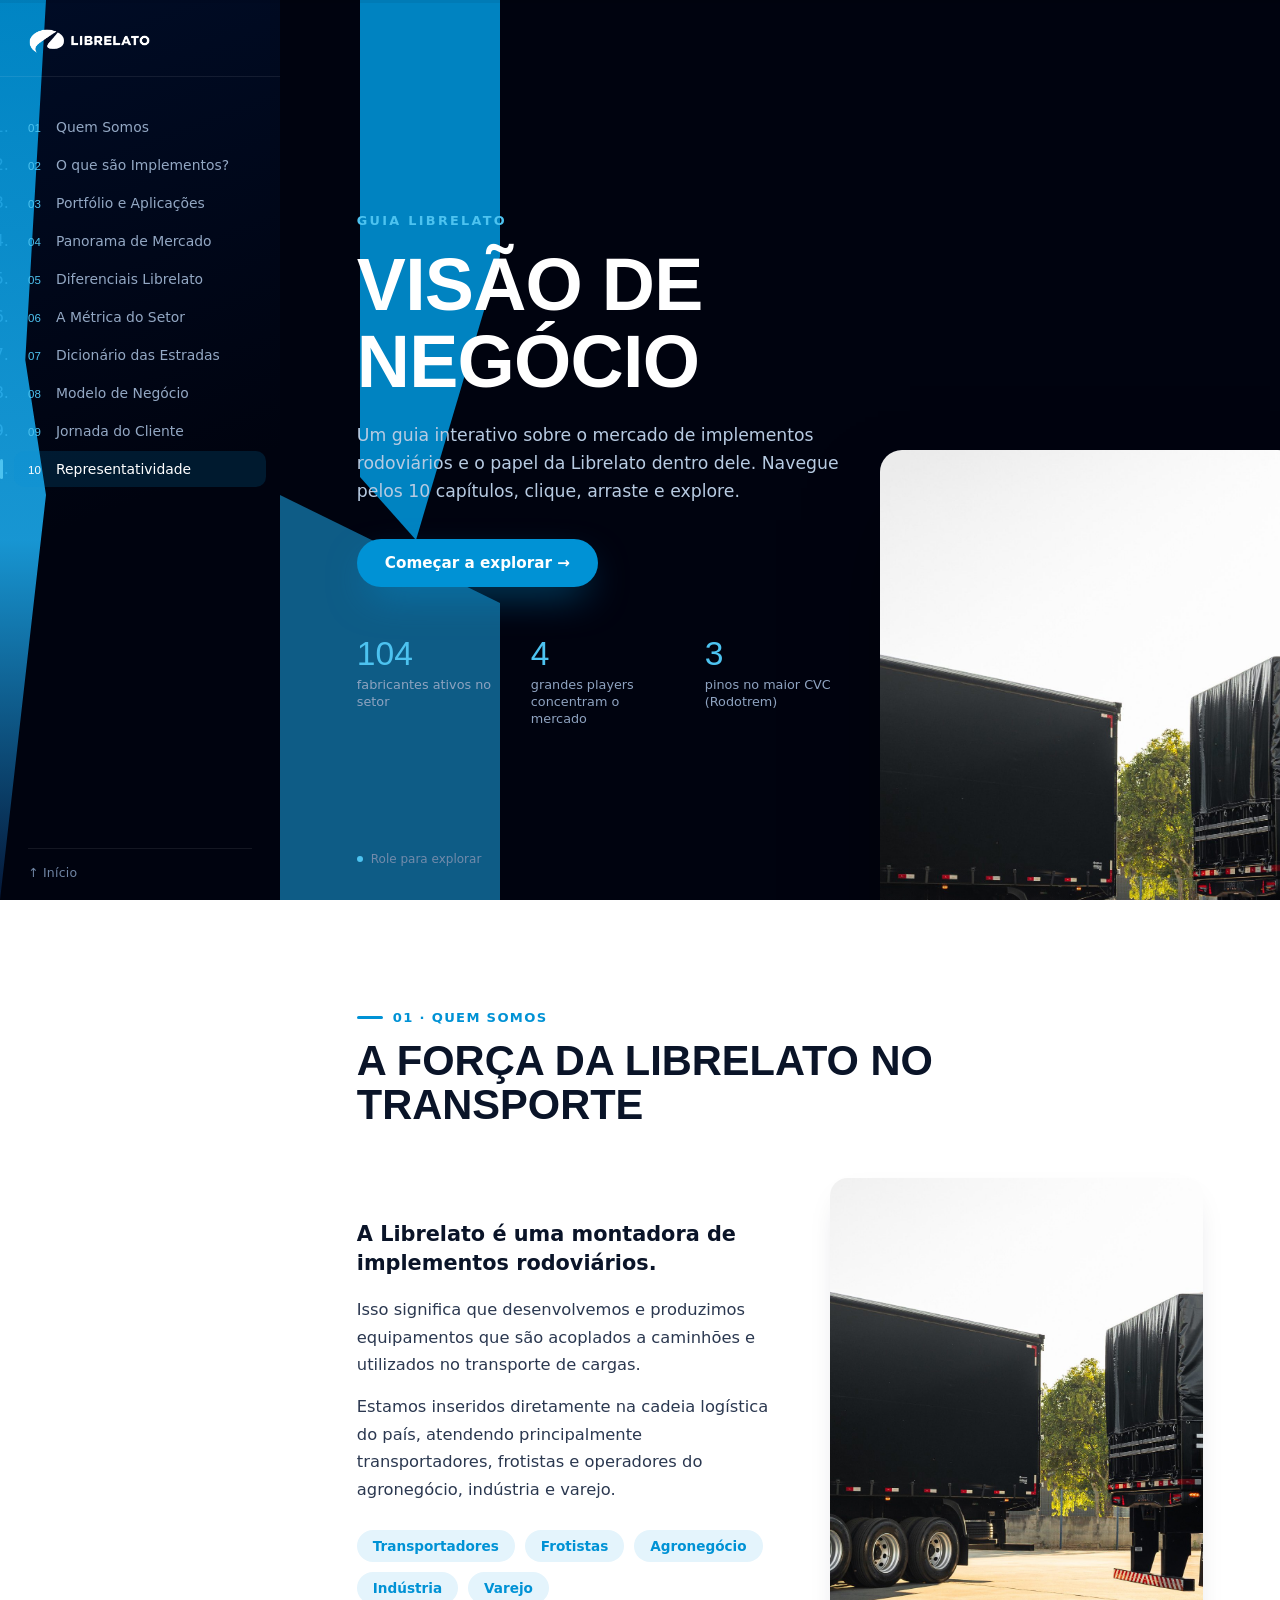
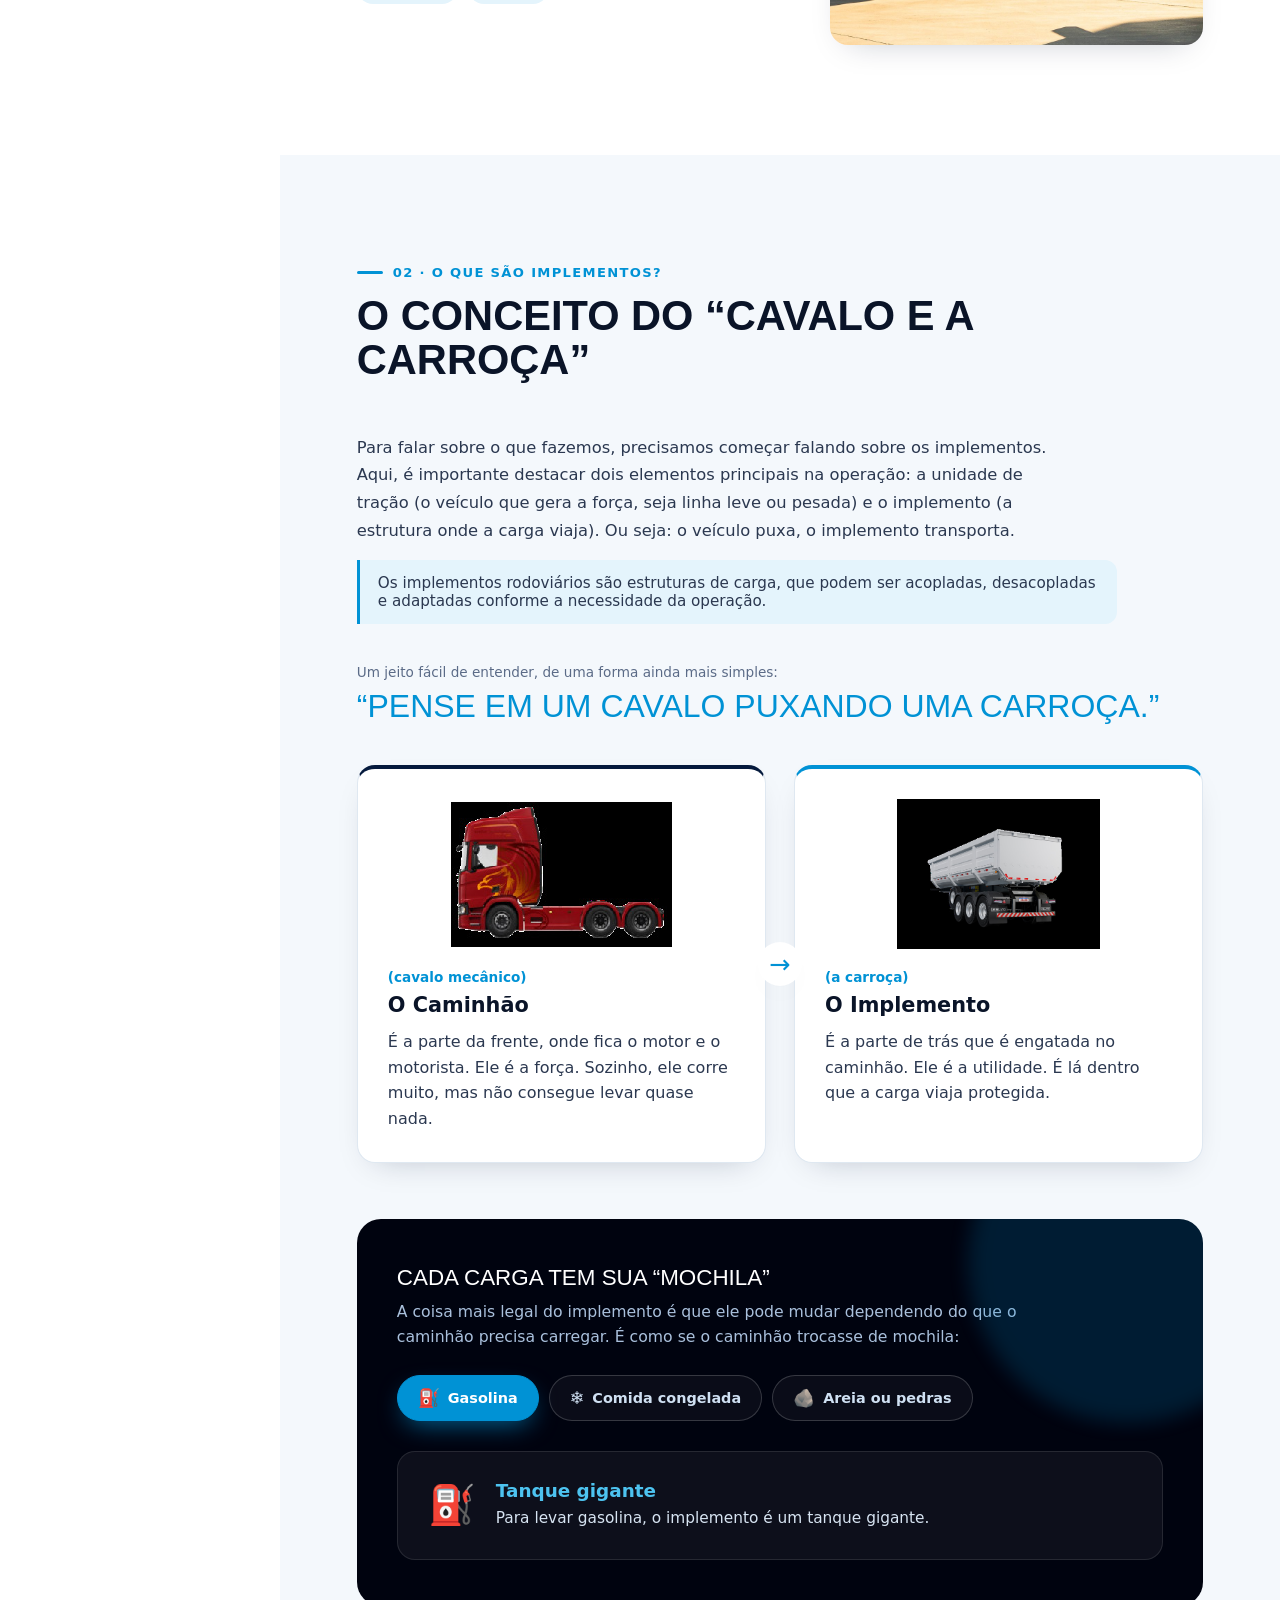
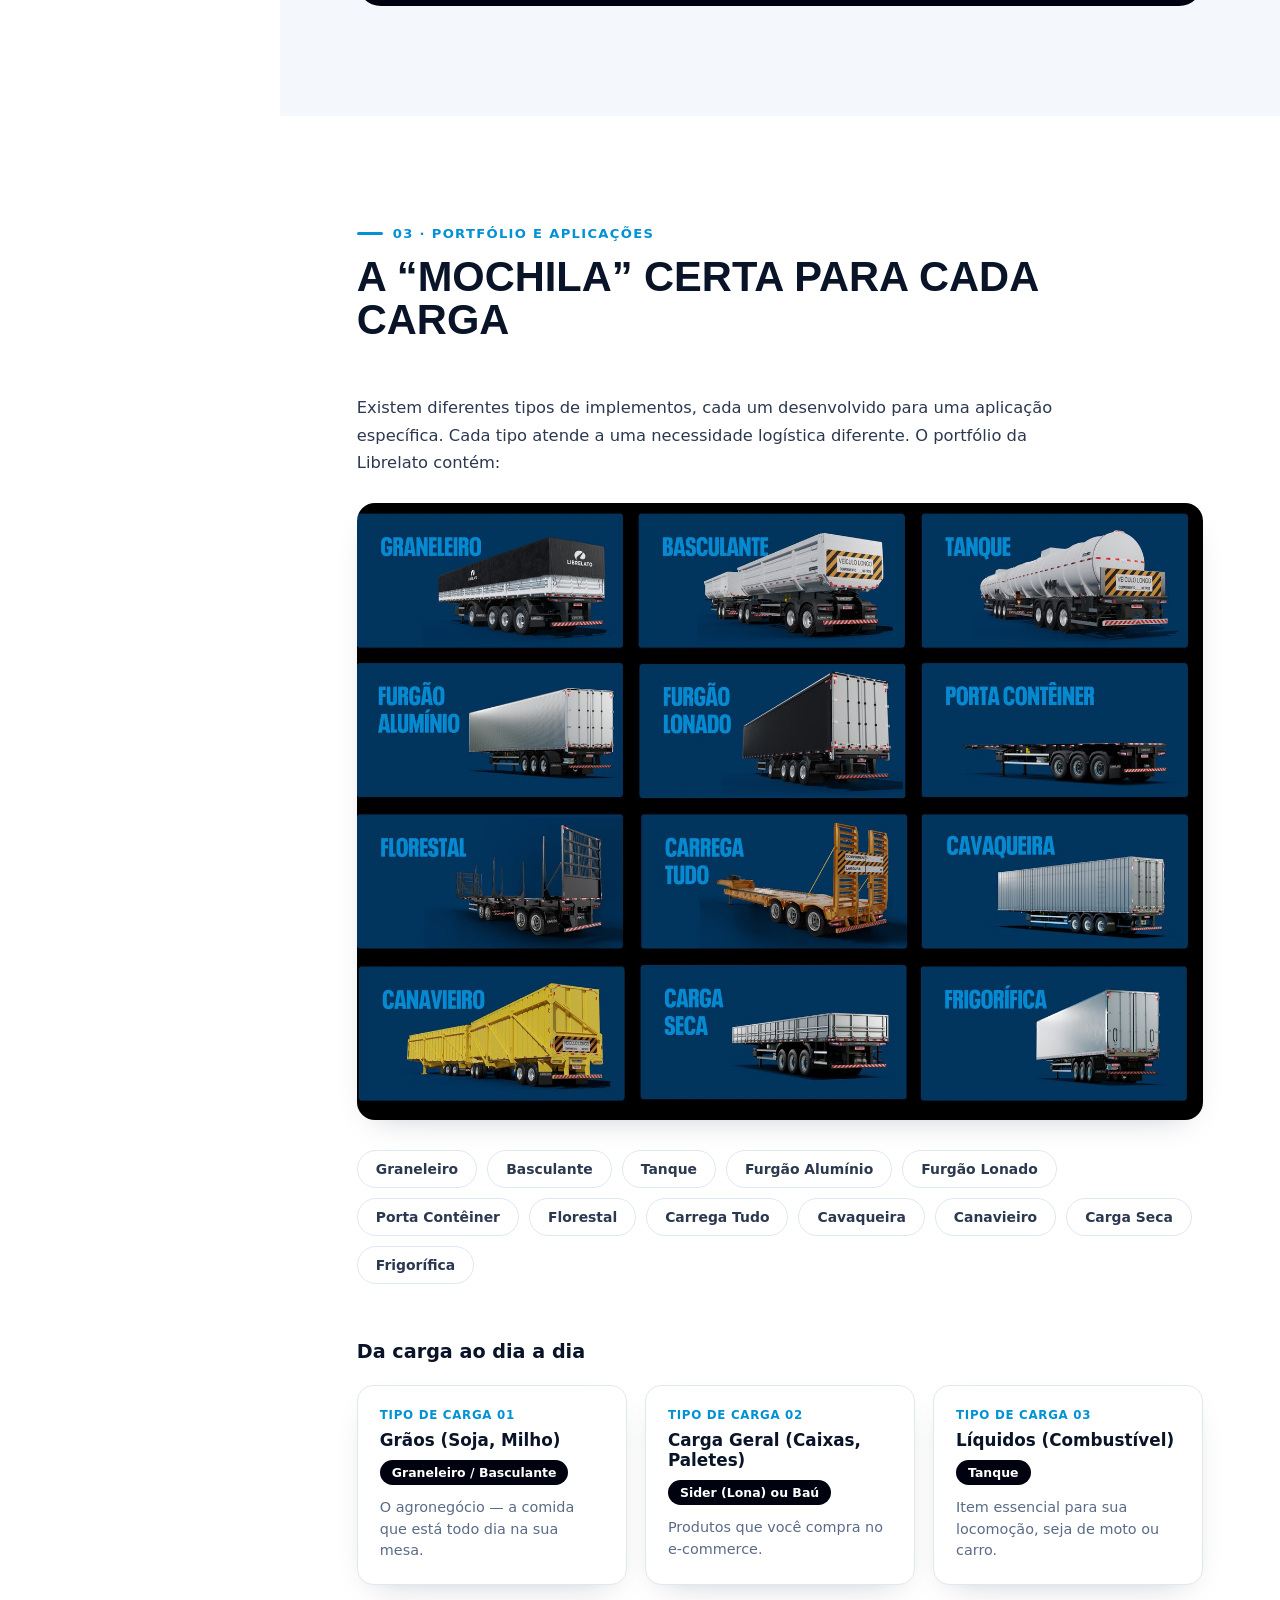
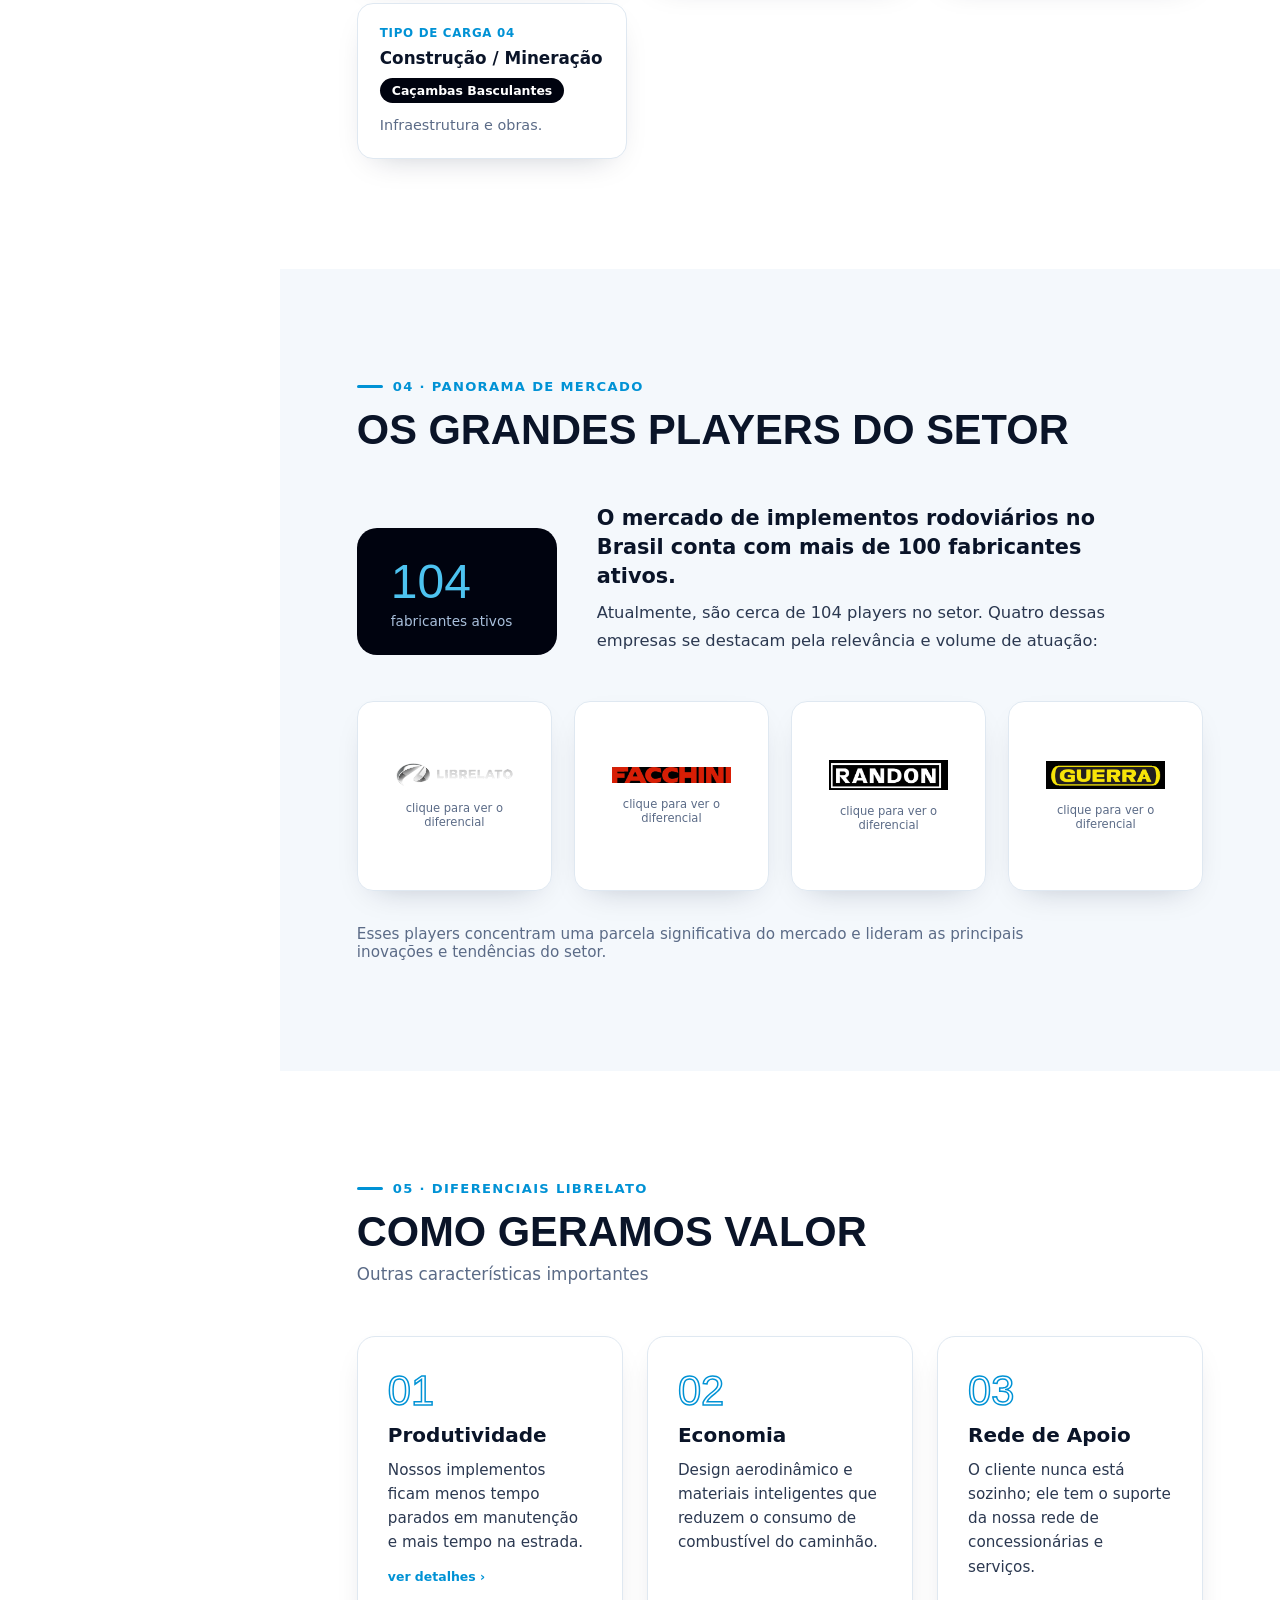
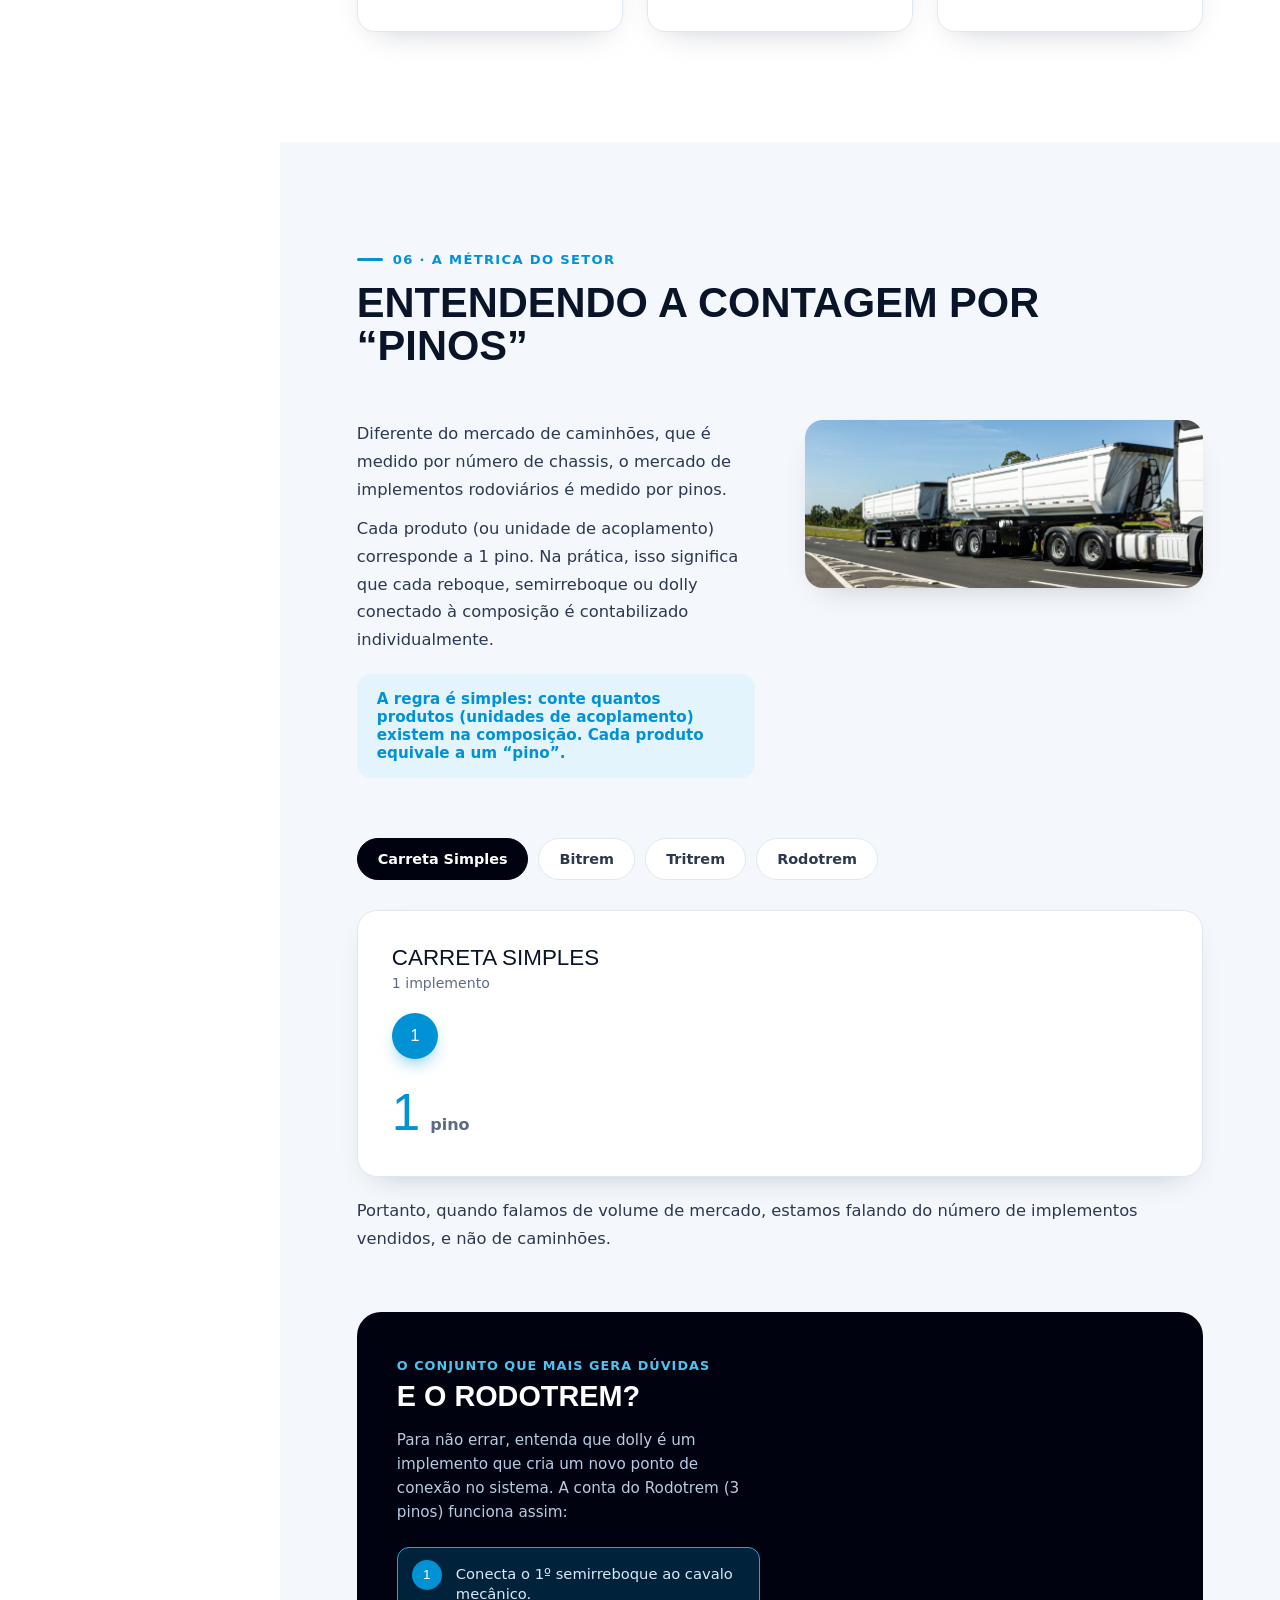
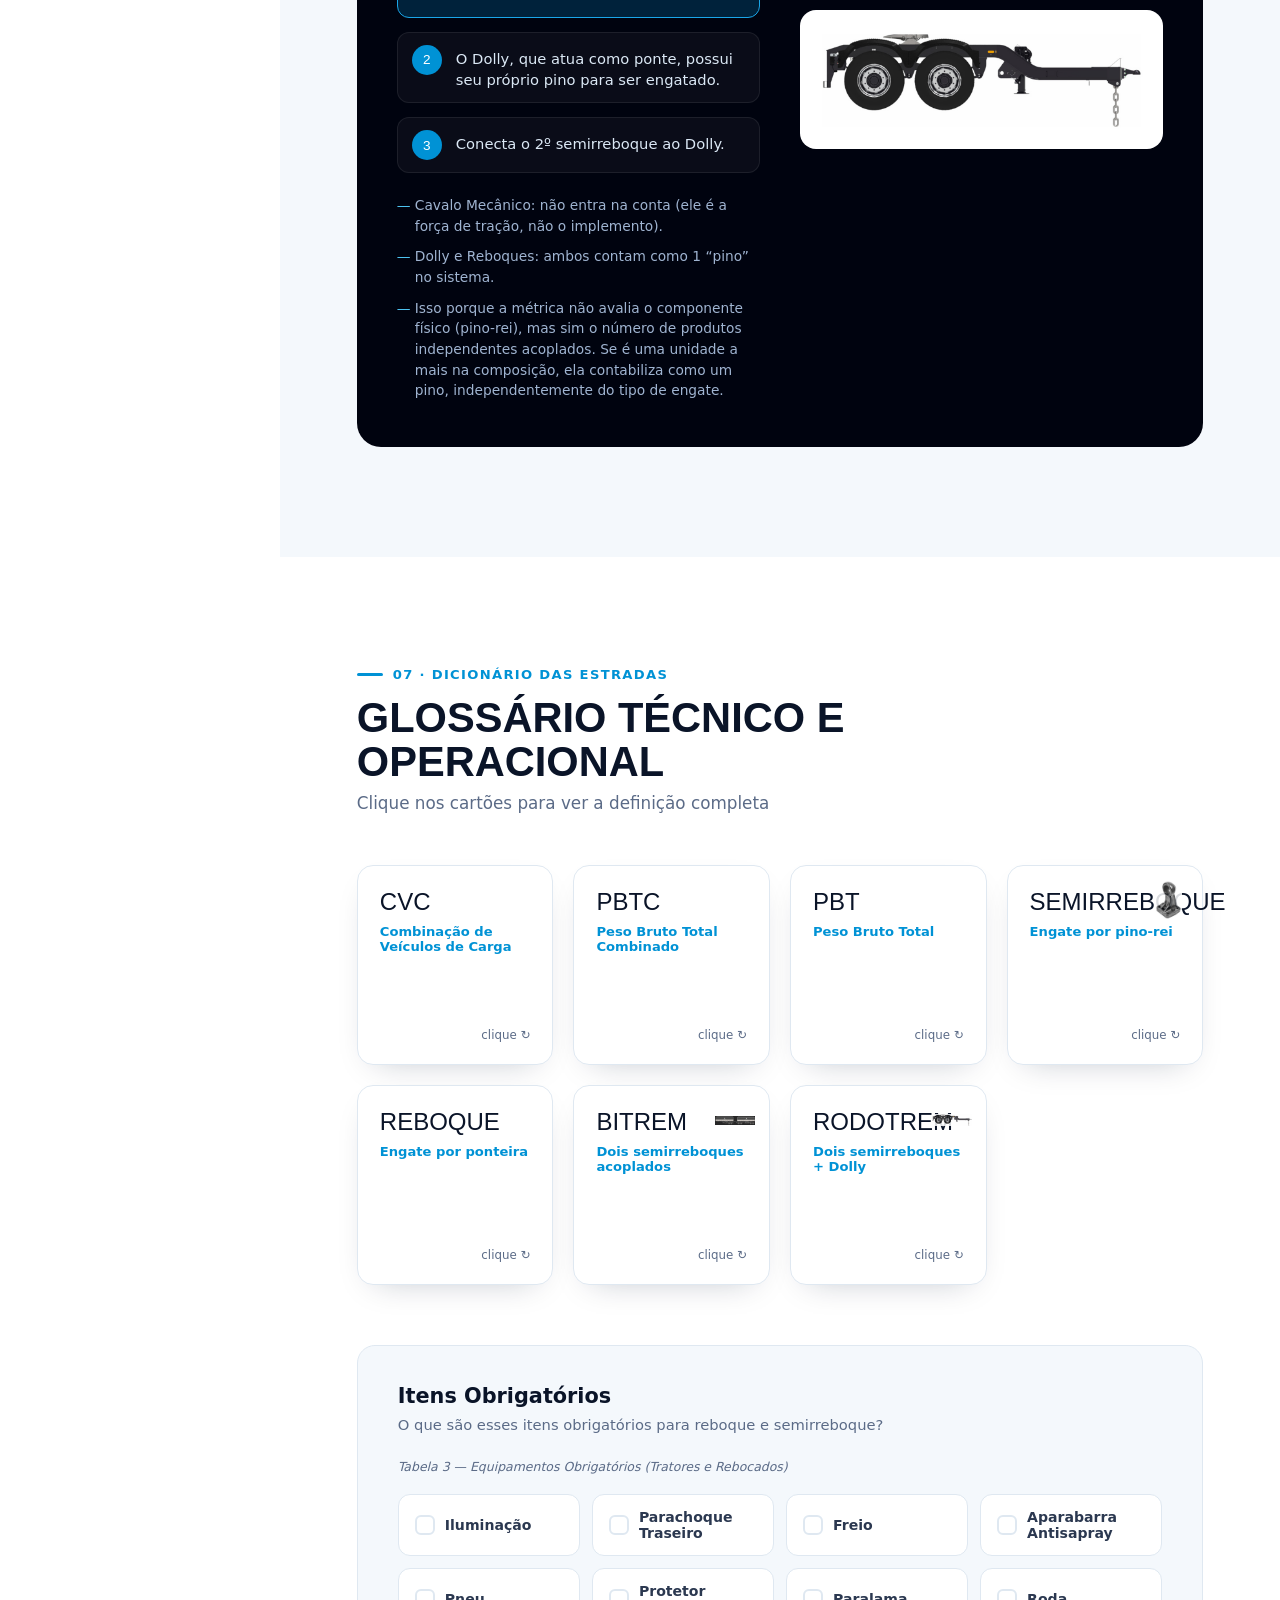
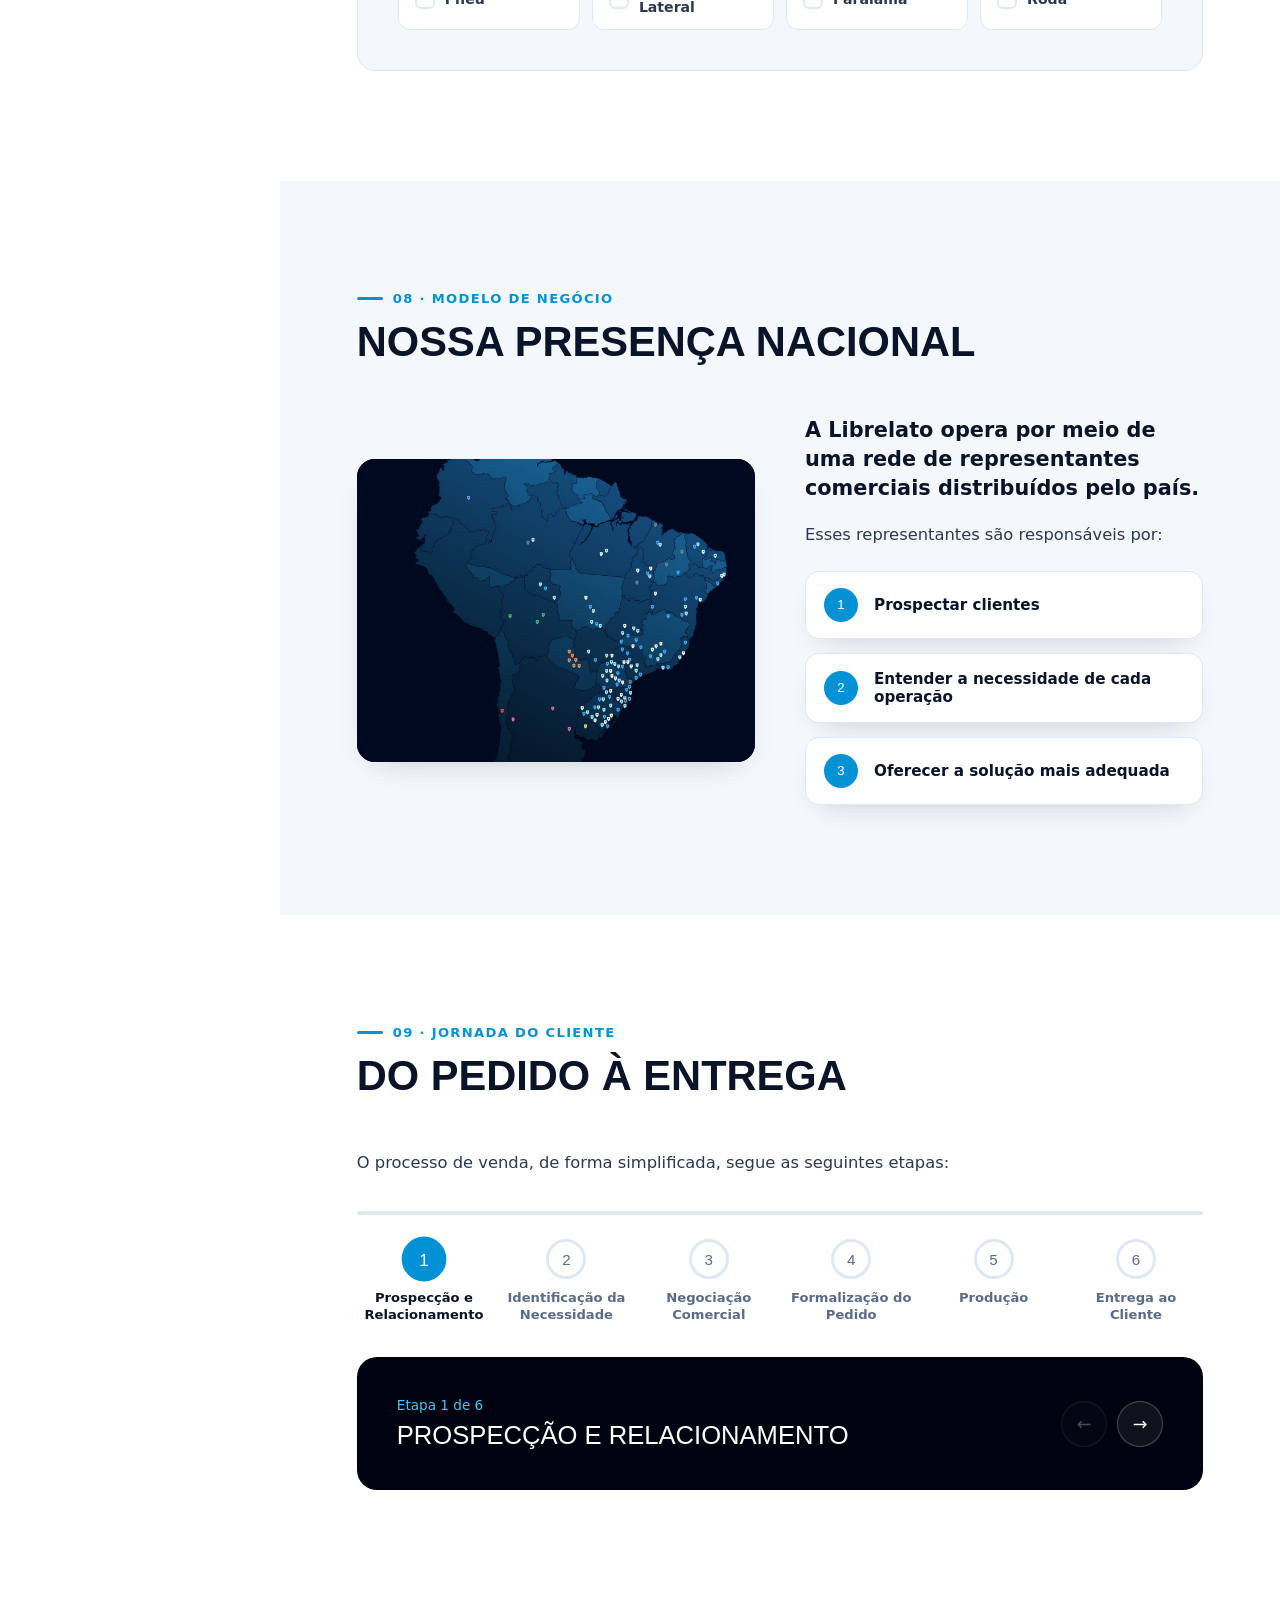
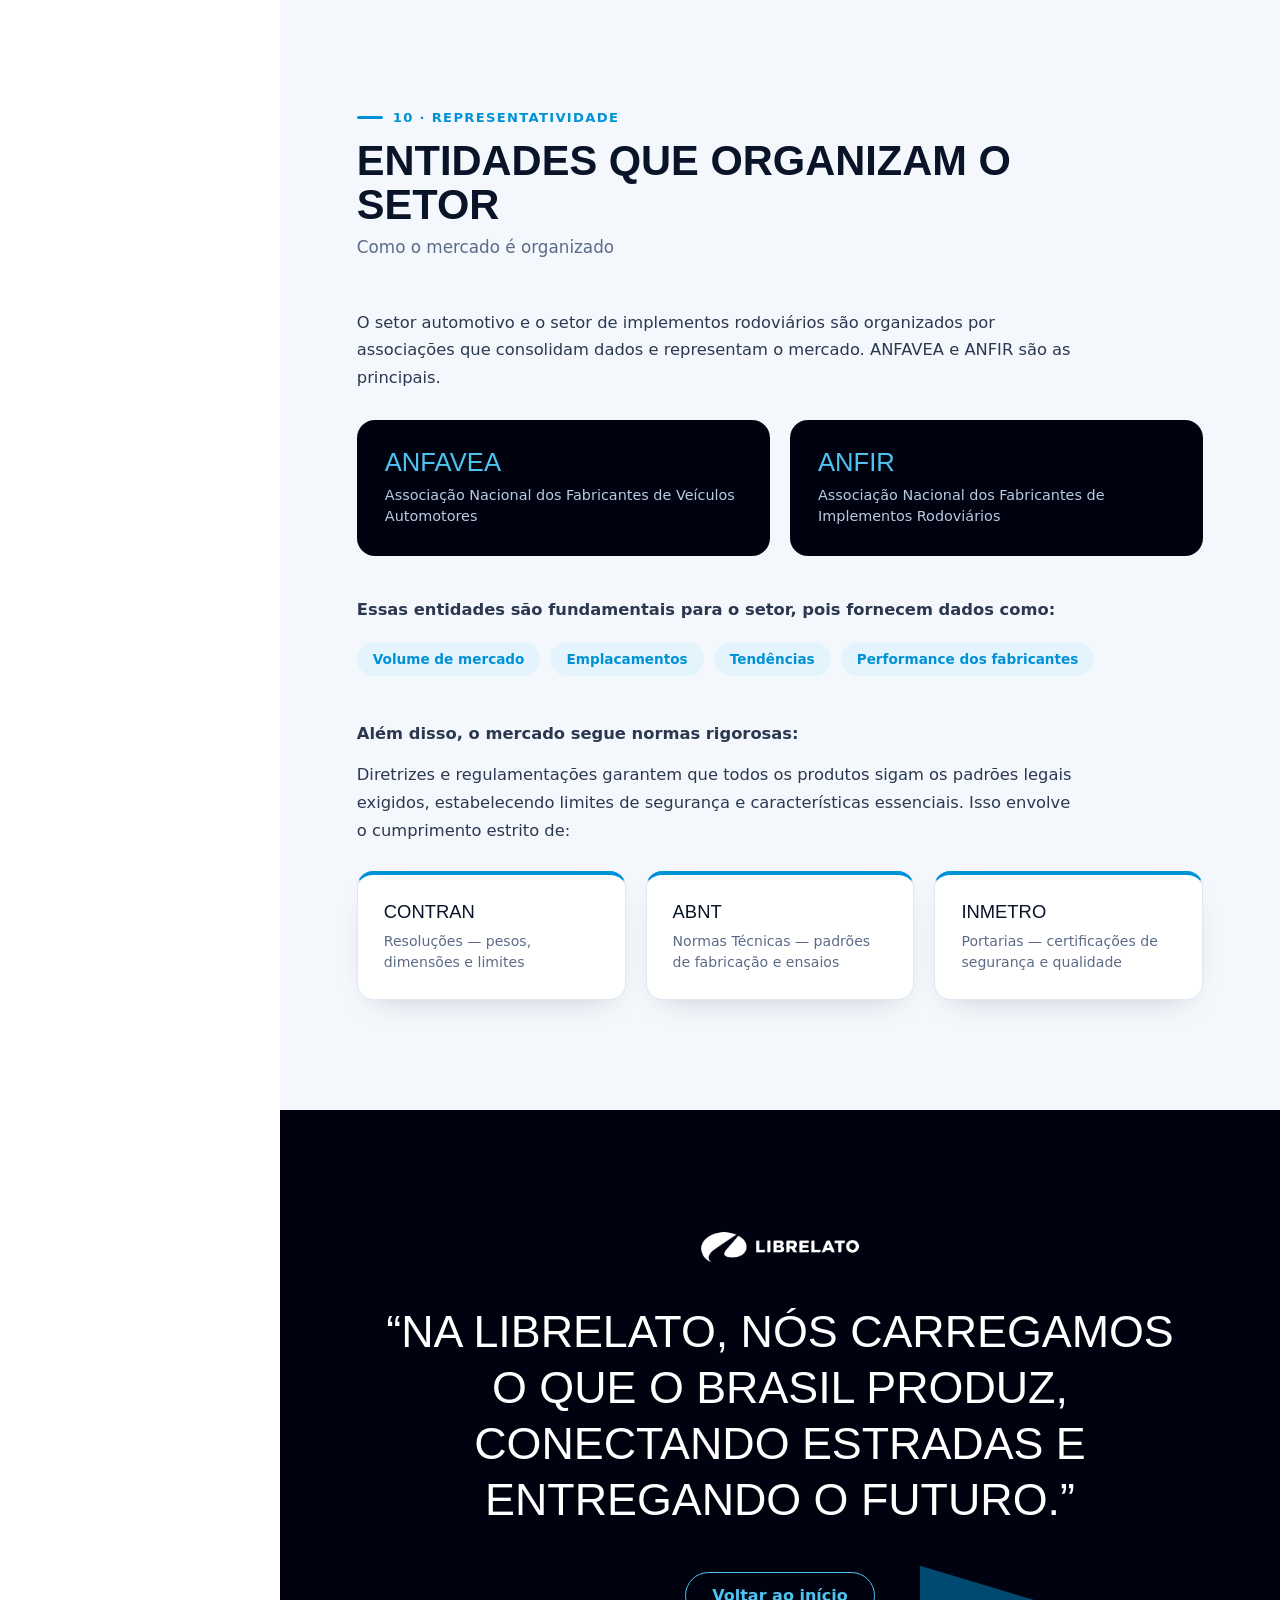
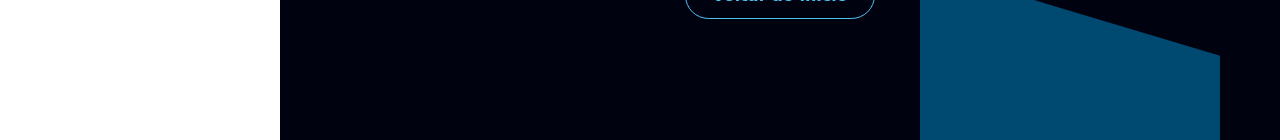
==== index.html @ 7106e1e9 "Add interactive HTML/CSS/JS version of the Librelato business guide Recreates the "Guia Librelato - " ====
<!doctype html>
<html lang="pt-BR">
<head>
<meta charset="UTF-8" />
<meta name="viewport" content="width=device-width, initial-scale=1.0" />
<title>Guia Librelato — Visão de Negócio</title>
<meta name="description" content="Guia interativo sobre o mercado de implementos rodoviários e o papel da Librelato dentro dele." />
<link rel="icon" href="assets/img/logo.png" />
<link rel="stylesheet" href="css/styles.css" />
</head>
<body>

  <div class="progress-rail" aria-hidden="true"><div class="progress-fill" id="progressFill"></div></div>

  <button class="nav-toggle" id="navToggle" aria-label="Abrir sumário" aria-expanded="false">
    <span></span><span></span><span></span>
  </button>

  <nav class="toc" id="toc" aria-label="Sumário do guia">
    <div class="toc-brand">
      <img src="assets/img/logo.png" alt="Librelato" />
    </div>
    <ol class="toc-list" id="tocList"></ol>
    <a class="toc-restart" href="#hero" data-nav="hero">↑ Início</a>
  </nav>

  <main id="main">
    <section class="hero" id="hero"></section>
    <div id="sections"></div>
    <section class="closing" id="closing"></section>
  </main>

  <div class="tap-hint" id="tapHint">Role para explorar ↓</div>

  <script src="js/app.js" defer></script>
</body>
</html>
---- css/styles.css ----
/* ============================================================
   Guia Librelato — Visão de Negócio (interactive)
   Design tokens
   ============================================================ */
:root {
  --navy-950: #00030f;
  --navy-900: #000c26;
  --navy-800: #051a3d;
  --navy-700: #0b2650;
  --blue-600: #0092d5;
  --blue-500: #1aa6e8;
  --blue-400: #4dc3f0;
  --blue-100: #e4f4fc;
  --ink-900: #0a1428;
  --ink-700: #2b3850;
  --ink-500: #5b6b87;
  --paper-0: #ffffff;
  --paper-50: #f4f8fc;
  --paper-100: #eaf1f8;
  --line: #dfe8f1;
  --amber: #f4c60d;
  --red: #e2231a;

  --font-display: "Archivo Black", "Arial Black", Impact, sans-serif;
  --font-body: "Inter", "Segoe UI", system-ui, -apple-system, sans-serif;

  --sidebar-w: 280px;
  --radius: 18px;
  --shadow-soft: 0 20px 60px -30px rgba(4, 20, 50, 0.35);
  --shadow-card: 0 12px 32px -18px rgba(4, 20, 50, 0.28);
  --ease: cubic-bezier(.22,.61,.36,1);
}

@font-face {
  font-family: "Archivo Black";
  src: local("Archivo Black");
  font-display: swap;
}

* { box-sizing: border-box; }
html { scroll-behavior: smooth; }
body {
  margin: 0;
  font-family: var(--font-body);
  color: var(--ink-900);
  background: var(--paper-0);
  -webkit-font-smoothing: antialiased;
  overflow-x: hidden;
}
img { max-width: 100%; display: block; }
h1, h2, h3, h4 { margin: 0; line-height: 1.05; }
p { margin: 0; }
a { color: inherit; }
ul { margin: 0; padding: 0; list-style: none; }
button { font-family: inherit; cursor: pointer; }

.reveal {
  opacity: 0;
  transform: translateY(28px);
  transition: opacity .7s var(--ease), transform .7s var(--ease);
}
.reveal.in-view { opacity: 1; transform: translateY(0); }
.reveal-stagger > * {
  opacity: 0;
  transform: translateY(20px);
  transition: opacity .6s var(--ease), transform .6s var(--ease);
}
.reveal-stagger.in-view > * { opacity: 1; transform: translateY(0); }
.reveal-stagger.in-view > *:nth-child(1) { transition-delay: .02s; }
.reveal-stagger.in-view > *:nth-child(2) { transition-delay: .08s; }
.reveal-stagger.in-view > *:nth-child(3) { transition-delay: .14s; }
.reveal-stagger.in-view > *:nth-child(4) { transition-delay: .2s; }
.reveal-stagger.in-view > *:nth-child(5) { transition-delay: .26s; }
.reveal-stagger.in-view > *:nth-child(6) { transition-delay: .32s; }
.reveal-stagger.in-view > *:nth-child(7) { transition-delay: .38s; }
.reveal-stagger.in-view > *:nth-child(8) { transition-delay: .44s; }

/* ============================================================
   Progress rail
   ============================================================ */
.progress-rail {
  position: fixed;
  top: 0; left: 0; right: 0;
  height: 3px;
  background: rgba(0,0,0,0.06);
  z-index: 500;
}
.progress-fill {
  height: 100%;
  width: 0%;
  background: linear-gradient(90deg, var(--blue-600), var(--blue-400));
}

/* ============================================================
   Sidebar / TOC
   ============================================================ */
.toc {
  position: fixed;
  top: 0; left: 0; bottom: 0;
  width: var(--sidebar-w);
  background: var(--navy-950);
  background-image:
    linear-gradient(160deg, var(--navy-900) 0%, var(--navy-950) 55%);
  color: #cfe4f5;
  display: flex;
  flex-direction: column;
  z-index: 400;
  padding: 28px 0 20px;
  overflow-y: auto;
}
.toc::before {
  content: "";
  position: absolute;
  top: 0; left: 0;
  width: 46px; height: 100%;
  background: linear-gradient(180deg, var(--blue-600), var(--blue-500) 60%, var(--navy-800));
  clip-path: polygon(0 0, 100% 0, 55% 40%, 100% 55%, 0 100%);
  opacity: .9;
  pointer-events: none;
}
.toc-brand {
  padding: 0 28px 22px;
  border-bottom: 1px solid rgba(255,255,255,0.08);
  margin-bottom: 6px;
  position: relative;
}
.toc-brand img { height: 26px; width: auto; filter: brightness(0) invert(1); }
.toc-list {
  flex: 1;
  padding: 10px 14px;
  display: flex;
  flex-direction: column;
  gap: 2px;
}
.toc-list li a {
  display: flex;
  align-items: baseline;
  gap: 10px;
  text-decoration: none;
  color: #93a8c4;
  padding: 10px 14px;
  border-radius: 10px;
  font-size: 0.87rem;
  transition: color .2s var(--ease), background .2s var(--ease);
  position: relative;
}
.toc-list li a .n {
  font-family: var(--font-display);
  font-size: 0.72rem;
  color: var(--blue-400);
  min-width: 18px;
}
.toc-list li a:hover { color: #fff; background: rgba(255,255,255,0.05); }
.toc-list li a.active {
  color: #fff;
  background: rgba(0, 146, 213, 0.16);
}
.toc-list li a.active .n { color: #fff; }
.toc-list li a.active::before {
  content: "";
  position: absolute;
  left: -14px; top: 8px; bottom: 8px;
  width: 3px;
  background: var(--blue-400);
  border-radius: 3px;
}
.toc-restart {
  margin: 10px 28px 0;
  padding-top: 16px;
  border-top: 1px solid rgba(255,255,255,0.08);
  text-decoration: none;
  font-size: 0.78rem;
  color: #6f85a4;
  letter-spacing: .02em;
}
.toc-restart:hover { color: #fff; }

.nav-toggle {
  display: none;
  position: fixed;
  top: 16px; right: 16px;
  z-index: 600;
  width: 46px; height: 46px;
  border-radius: 50%;
  border: none;
  background: var(--navy-950);
  box-shadow: var(--shadow-soft);
  flex-direction: column;
  align-items: center;
  justify-content: center;
  gap: 5px;
}
.nav-toggle span {
  width: 20px; height: 2px;
  background: #fff;
  border-radius: 2px;
  transition: transform .25s var(--ease), opacity .25s var(--ease);
}
.nav-toggle[aria-expanded="true"] span:nth-child(1) { transform: translateY(7px) rotate(45deg); }
.nav-toggle[aria-expanded="true"] span:nth-child(2) { opacity: 0; }
.nav-toggle[aria-expanded="true"] span:nth-child(3) { transform: translateY(-7px) rotate(-45deg); }

/* ============================================================
   Layout
   ============================================================ */
main { margin-left: var(--sidebar-w); }

.tap-hint {
  position: fixed;
  bottom: 22px; left: calc(var(--sidebar-w) + 50%);
  transform: translateX(-50%);
  font-size: 0.78rem;
  color: var(--ink-500);
  background: rgba(255,255,255,0.85);
  backdrop-filter: blur(6px);
  padding: 8px 16px;
  border-radius: 30px;
  box-shadow: var(--shadow-card);
  transition: opacity .4s var(--ease);
  z-index: 300;
  pointer-events: none;
}
.tap-hint.hidden { opacity: 0; }

/* ============================================================
   Hero
   ============================================================ */
.hero {
  position: relative;
  min-height: 100vh;
  background: var(--navy-950);
  color: #fff;
  display: flex;
  align-items: center;
  overflow: hidden;
  padding: 120px 6vw 80px;
}
.hero::before, .hero::after {
  content: "";
  position: absolute;
  background: var(--blue-600);
}
.hero::before {
  left: 8%; top: -10%; width: 14%; height: 70%;
  clip-path: polygon(0 0, 100% 0, 100% 55%, 40% 100%, 0 90%);
  opacity: .9;
}
.hero::after {
  left: 0; top: 55%; width: 22%; height: 60%;
  background: var(--blue-500);
  clip-path: polygon(0 0, 100% 20%, 100% 100%, 0 100%);
  opacity: .55;
}
.hero-inner {
  position: relative;
  z-index: 2;
  max-width: 640px;
}
.hero-kicker {
  color: var(--blue-400);
  font-weight: 700;
  letter-spacing: .18em;
  font-size: 0.8rem;
  margin-bottom: 18px;
}
.hero-title {
  font-family: var(--font-display);
  text-transform: uppercase;
  font-size: clamp(2.6rem, 6vw, 4.6rem);
  letter-spacing: -.01em;
  margin-bottom: 22px;
}
.hero-subtitle {
  font-size: 1.08rem;
  line-height: 1.6;
  color: #b7cbe2;
  max-width: 520px;
  margin-bottom: 34px;
}
.hero-cta {
  display: inline-flex;
  align-items: center;
  gap: 10px;
  background: var(--blue-600);
  color: #fff;
  border: none;
  padding: 15px 28px;
  border-radius: 100px;
  font-weight: 700;
  font-size: 0.95rem;
  text-decoration: none;
  box-shadow: 0 16px 40px -12px rgba(0,146,213,0.6);
  transition: transform .25s var(--ease), box-shadow .25s var(--ease);
}
.hero-cta:hover { transform: translateY(-2px); box-shadow: 0 20px 46px -12px rgba(0,146,213,0.75); }
.hero-stats {
  display: flex;
  gap: 34px;
  margin-top: 48px;
  flex-wrap: wrap;
}
.hero-stat .value {
  font-family: var(--font-display);
  font-size: 2.1rem;
  color: var(--blue-400);
}
.hero-stat .label {
  font-size: 0.8rem;
  color: #8ea3c0;
  max-width: 140px;
  line-height: 1.3;
  margin-top: 4px;
}
.hero-photo {
  position: absolute;
  right: -2%;
  top: 50%;
  transform: translateY(-50%);
  width: 42%;
  max-width: 560px;
  z-index: 1;
  border-radius: 22px;
  overflow: hidden;
  box-shadow: 0 40px 90px -30px rgba(0,0,0,0.7);
}
.hero-photo::after {
  content:"";
  position: absolute; inset: 0;
  background: linear-gradient(180deg, transparent 60%, rgba(0,3,15,.7));
}
.hero-photo img { width: 100%; height: 100%; object-fit: cover; }
.hero-scroll {
  position: absolute;
  bottom: 34px; left: 6vw;
  font-size: 0.75rem;
  color: #728bab;
  display: flex; align-items: center; gap: 8px;
  z-index: 2;
}
.hero-scroll .dot {
  width: 6px; height: 6px; border-radius: 50%;
  background: var(--blue-400);
  animation: pulse 1.8s ease-in-out infinite;
}
@keyframes pulse { 0%,100%{opacity:.3} 50%{opacity:1} }

/* ============================================================
   Chapters (generic scaffolding)
   ============================================================ */
.chapter {
  position: relative;
  padding: 110px 6vw;
  scroll-margin-top: 20px;
}
.chapter:nth-of-type(even) { background: var(--paper-50); }
.chapter-head { max-width: 900px; margin-bottom: 52px; }
.chapter-kicker {
  color: var(--blue-600);
  font-weight: 800;
  letter-spacing: .1em;
  font-size: 0.82rem;
  text-transform: uppercase;
  margin-bottom: 14px;
  display: flex;
  align-items: center;
  gap: 10px;
}
.chapter-kicker::before {
  content: "";
  width: 26px; height: 3px;
  background: var(--blue-600);
  border-radius: 3px;
}
.chapter-title {
  font-family: var(--font-display);
  text-transform: uppercase;
  font-size: clamp(1.8rem, 3.4vw, 2.6rem);
  color: var(--ink-900);
  max-width: 780px;
}
.chapter-subtitle {
  margin-top: 10px;
  font-size: 1.05rem;
  color: var(--ink-500);
}
.chapter-body { max-width: 1180px; margin: 0 auto; }
.lead {
  font-size: 1.3rem;
  font-weight: 600;
  color: var(--ink-900);
  max-width: 760px;
  margin-bottom: 18px;
  line-height: 1.4;
}
.copy { color: var(--ink-700); font-size: 1.02rem; line-height: 1.7; max-width: 720px; }
.copy + .copy { margin-top: 14px; }

/* ============================================================
   Section 1 — Intro (split image)
   ============================================================ */
.intro-split {
  display: grid;
  grid-template-columns: 1.05fr 0.95fr;
  gap: 60px;
  align-items: center;
}
.intro-media {
  border-radius: var(--radius);
  overflow: hidden;
  box-shadow: var(--shadow-card);
  aspect-ratio: 4/5;
}
.intro-media img { width: 100%; height: 100%; object-fit: cover; }
.tag-row { display: flex; flex-wrap: wrap; gap: 10px; margin-top: 26px; }
.tag {
  padding: 8px 16px;
  border-radius: 100px;
  background: var(--blue-100);
  color: var(--blue-600);
  font-size: 0.85rem;
  font-weight: 700;
}

/* ============================================================
   Section 2 — Cavalo & Carroça
   ============================================================ */
.cc-intro { max-width: 760px; margin-bottom: 40px; }
.cc-note {
  margin-top: 16px;
  padding: 14px 18px;
  border-left: 3px solid var(--blue-600);
  background: var(--blue-100);
  border-radius: 0 12px 12px 0;
  color: var(--ink-700);
  font-size: 0.95rem;
}
.cc-analogy-label { font-size: .85rem; color: var(--ink-500); margin-top: 30px; }
.cc-analogy {
  font-family: var(--font-display);
  font-size: clamp(1.5rem, 3vw, 2rem);
  color: var(--blue-600);
  text-transform: uppercase;
  margin: 8px 0 40px;
}
.cc-pair { display: grid; grid-template-columns: 1fr 1fr; gap: 28px; margin-bottom: 56px; }
.cc-card {
  background: #fff;
  border: 1px solid var(--line);
  border-radius: var(--radius);
  padding: 30px;
  box-shadow: var(--shadow-card);
  position: relative;
  overflow: hidden;
}
.cc-card .cc-img {
  height: 150px;
  display: flex; align-items: center; justify-content: center;
  margin-bottom: 20px;
}
.cc-card .cc-img img { max-height: 100%; width: auto; margin: 0 auto; }
.cc-card h3 { font-size: 1.3rem; color: var(--ink-900); }
.cc-card .sub { color: var(--blue-600); font-weight: 700; font-size: .85rem; margin-bottom: 10px; display:block; }
.cc-card p { color: var(--ink-700); margin-top: 12px; line-height: 1.6; }
.cc-card.tracao { border-top: 4px solid var(--navy-800); }
.cc-card.carga { border-top: 4px solid var(--blue-600); }
.cc-arrow {
  display: none;
}
@media (min-width: 720px) {
  .cc-pair { position: relative; }
  .cc-pair::after {
    content: "→";
    position: absolute;
    left: 50%; top: 50%;
    transform: translate(-50%, -50%);
    font-size: 1.6rem;
    color: var(--blue-600);
    background: #fff;
    width: 44px; height: 44px;
    border-radius: 50%;
    display: flex; align-items: center; justify-content: center;
    box-shadow: var(--shadow-card);
  }
}

.backpack {
  background: var(--navy-950);
  border-radius: 24px;
  padding: 46px 40px;
  color: #fff;
  position: relative;
  overflow: hidden;
}
.backpack::before {
  content: "";
  position: absolute; right: -10%; top: -30%;
  width: 320px; height: 320px;
  background: var(--blue-600);
  border-radius: 50%;
  opacity: .18;
  filter: blur(10px);
}
.backpack-label {
  font-family: var(--font-display);
  text-transform: uppercase;
  font-size: 1.4rem;
  margin-bottom: 8px;
}
.backpack-intro { color: #a9c0dc; max-width: 620px; margin-bottom: 26px; font-size: .98rem; line-height: 1.6; }
.backpack-tabs { display: flex; gap: 10px; flex-wrap: wrap; margin-bottom: 30px; position: relative; z-index: 1; }
.backpack-tab {
  border: 1px solid rgba(255,255,255,0.18);
  background: rgba(255,255,255,0.04);
  color: #cfe0f2;
  padding: 12px 20px;
  border-radius: 100px;
  font-size: .9rem;
  font-weight: 600;
  display: flex; align-items: center; gap: 8px;
  transition: all .25s var(--ease);
}
.backpack-tab .ico { font-size: 1.1rem; }
.backpack-tab:hover { border-color: var(--blue-400); color: #fff; }
.backpack-tab.active {
  background: var(--blue-600);
  border-color: var(--blue-600);
  color: #fff;
  box-shadow: 0 10px 26px -8px rgba(0,146,213,0.7);
}
.backpack-display {
  position: relative;
  z-index: 1;
  background: rgba(255,255,255,0.05);
  border: 1px solid rgba(255,255,255,0.1);
  border-radius: 18px;
  padding: 28px 30px;
  min-height: 108px;
  display: flex;
  align-items: center;
  gap: 20px;
}
.backpack-display .big-ico { font-size: 2.4rem; }
.backpack-display .implement-name { font-weight: 800; font-size: 1.15rem; color: var(--blue-400); margin-bottom: 6px; }
.backpack-display .desc { color: #d7e4f2; line-height: 1.55; font-size: .96rem; }
.backpack-display.swap { animation: swapIn .35s var(--ease); }
@keyframes swapIn { from { opacity: 0; transform: translateY(6px);} to { opacity:1; transform: translateY(0);} }

/* ============================================================
   Section 3 — Portfolio
   ============================================================ */
.portfolio-media { border-radius: var(--radius); overflow: hidden; box-shadow: var(--shadow-card); margin-bottom: 30px; }
.type-chips { display: flex; flex-wrap: wrap; gap: 10px; margin-bottom: 56px; }
.type-chip {
  padding: 10px 18px;
  border-radius: 100px;
  background: #fff;
  border: 1.5px solid var(--line);
  font-size: .87rem;
  font-weight: 600;
  color: var(--ink-700);
  transition: all .2s var(--ease);
}
.type-chip:hover, .type-chip.active {
  border-color: var(--blue-600);
  color: var(--blue-600);
  background: var(--blue-100);
  transform: translateY(-2px);
}
.portfolio-table-title { font-size: 1.2rem; font-weight: 800; margin-bottom: 22px; color: var(--ink-900); }
.pt-grid { display: grid; grid-template-columns: repeat(3, 1fr); gap: 18px; }
.pt-card {
  background: #fff;
  border: 1px solid var(--line);
  border-radius: 16px;
  padding: 22px;
  box-shadow: var(--shadow-card);
  transition: transform .25s var(--ease);
}
.pt-card:hover { transform: translateY(-4px); }
.pt-card .k { font-size: .74rem; letter-spacing: .06em; text-transform: uppercase; color: var(--blue-600); font-weight: 800; }
.pt-card .cargo { font-size: 1.05rem; font-weight: 800; margin: 8px 0 10px; color: var(--ink-900); }
.pt-card .implemento { display: inline-block; padding: 5px 12px; background: var(--navy-950); color: #fff; border-radius: 100px; font-size: .78rem; font-weight: 700; margin-bottom: 12px; }
.pt-card .exemplo { color: var(--ink-500); font-size: .9rem; line-height: 1.5; }

/* ============================================================
   Section 4 — Market
   ============================================================ */
.market-top { display: flex; align-items: flex-end; gap: 40px; flex-wrap: wrap; margin-bottom: 46px; }
.market-stat {
  background: var(--navy-950);
  color: #fff;
  border-radius: 20px;
  padding: 26px 34px;
  min-width: 200px;
}
.market-stat .value { font-family: var(--font-display); font-size: 3rem; color: var(--blue-400); }
.market-stat .label { font-size: .85rem; color: #a9c0dc; margin-top: 4px; }
.market-lead { max-width: 520px; }
.player-grid { display: grid; grid-template-columns: repeat(4, 1fr); gap: 22px; perspective: 1400px; }
.player-card { height: 190px; }
.player-flip {
  position: relative; width: 100%; height: 100%;
  transform-style: preserve-3d;
  transition: transform .6s var(--ease);
}
.player-card.flipped .player-flip { transform: rotateY(180deg); }
.player-face {
  position: absolute; inset: 0;
  backface-visibility: hidden;
  border-radius: 16px;
  border: 1px solid var(--line);
  background: #fff;
  display: flex; flex-direction: column; align-items: center; justify-content: center;
  padding: 20px;
  box-shadow: var(--shadow-card);
  cursor: pointer;
  gap: 14px;
  text-align: center;
}
.player-face img { max-width: 78%; max-height: 46px; object-fit: contain; }
.player-face .hint { font-size: .72rem; color: var(--ink-500); }
.player-back {
  transform: rotateY(180deg);
  color: #fff;
  background: var(--accent, var(--navy-950));
}
.player-back .name { font-weight: 800; font-size: 1.05rem; margin-bottom: 8px; }
.player-back .trait { font-size: .92rem; opacity: .92; line-height: 1.4; }
.market-footer { margin-top: 34px; max-width: 720px; color: var(--ink-500); font-size: .95rem; }

/* ============================================================
   Section 5 — Differentials
   ============================================================ */
.diff-grid { display: grid; grid-template-columns: repeat(3, 1fr); gap: 24px; }
.diff-card {
  background: #fff;
  border: 1px solid var(--line);
  border-radius: 18px;
  padding: 30px;
  box-shadow: var(--shadow-card);
  cursor: pointer;
}
.diff-card .n {
  font-family: var(--font-display);
  font-size: 2.6rem;
  color: var(--paper-100);
  -webkit-text-stroke: 1.5px var(--blue-600);
  color: transparent;
  margin-bottom: 10px;
}
.diff-card h3 { font-size: 1.25rem; margin-bottom: 12px; color: var(--ink-900); }
.diff-card .desc { color: var(--ink-700); line-height: 1.6; font-size: .95rem; }
.diff-points {
  list-style: none; margin-top: 16px; padding: 0;
  max-height: 0; overflow: hidden;
  transition: max-height .4s var(--ease), margin-top .4s var(--ease);
}
.diff-card.open .diff-points { max-height: 400px; margin-top: 16px; }
.diff-points li {
  padding: 10px 0 10px 22px;
  border-top: 1px solid var(--line);
  position: relative;
  font-size: .89rem;
  color: var(--ink-700);
  line-height: 1.5;
}
.diff-points li::before {
  content: "";
  position: absolute; left: 0; top: 17px;
  width: 8px; height: 8px;
  border-radius: 50%;
  background: var(--blue-600);
}
.diff-card .toggle-hint { display: inline-block; margin-top: 14px; font-size: .78rem; color: var(--blue-600); font-weight: 700; }
.diff-card .toggle-hint::after { content: " ›"; }
.diff-card.open .toggle-hint::after { content: " ˅"; }
.diff-card.open .toggle-hint { display: var(--hide-if-empty, inline-block); }

/* ============================================================
   Section 6 — Pinos (interactive counter)
   ============================================================ */
.pinos-layout { display: grid; grid-template-columns: 1fr 1fr; gap: 50px; align-items: start; margin-bottom: 60px; }
.pinos-media { border-radius: var(--radius); overflow: hidden; box-shadow: var(--shadow-card); }
.pinos-rule {
  margin-top: 20px;
  background: var(--blue-100);
  border-radius: 14px;
  padding: 16px 20px;
  color: var(--blue-600);
  font-weight: 700;
  font-size: .95rem;
}
.comp-selector { display: flex; flex-wrap: wrap; gap: 10px; margin: 26px 0 30px; }
.comp-btn {
  border: 1.5px solid var(--line);
  background: #fff;
  padding: 12px 20px;
  border-radius: 100px;
  font-weight: 700;
  font-size: .9rem;
  color: var(--ink-700);
  transition: all .2s var(--ease);
}
.comp-btn:hover { border-color: var(--blue-500); }
.comp-btn.active { background: var(--navy-950); border-color: var(--navy-950); color: #fff; }
.pin-display {
  background: #fff;
  border: 1px solid var(--line);
  border-radius: 20px;
  padding: 34px;
  box-shadow: var(--shadow-card);
}
.pin-display .comp-name { font-family: var(--font-display); text-transform: uppercase; font-size: 1.4rem; color: var(--ink-900); }
.pin-display .comp-note { color: var(--ink-500); font-size: .88rem; margin-top: 4px; margin-bottom: 22px; }
.pin-row { display: flex; align-items: center; gap: 8px; flex-wrap: wrap; }
.pin-dot {
  width: 46px; height: 46px;
  border-radius: 50%;
  background: var(--blue-600);
  color: #fff;
  display: flex; align-items: center; justify-content: center;
  font-family: var(--font-display);
  font-size: 1rem;
  box-shadow: 0 8px 18px -6px rgba(0,146,213,.6);
  opacity: 0;
  transform: scale(.4);
  animation: pinPop .4s var(--ease) forwards;
}
@keyframes pinPop { to { opacity: 1; transform: scale(1); } }
.pin-link { width: 22px; height: 3px; background: var(--line); border-radius: 3px; }
.pin-count {
  margin-top: 24px;
  font-family: var(--font-display);
  font-size: 3.2rem;
  color: var(--blue-600);
}
.pin-count span { font-size: 1rem; color: var(--ink-500); font-family: var(--font-body); font-weight: 700; margin-left: 10px; }

.rodotrem-panel {
  background: var(--navy-950);
  border-radius: 24px;
  padding: 46px 40px;
  color: #fff;
  display: grid;
  grid-template-columns: 1fr 1fr;
  gap: 40px;
  align-items: center;
}
.rodotrem-panel .rk { color: var(--blue-400); font-size: .8rem; font-weight: 800; letter-spacing: .08em; text-transform: uppercase; }
.rodotrem-panel h3 { font-family: var(--font-display); text-transform: uppercase; font-size: 1.8rem; margin: 8px 0 16px; }
.rodotrem-panel .intro { color: #b7cbe2; font-size: .95rem; line-height: 1.6; margin-bottom: 22px; }
.pin-steps { display: flex; flex-direction: column; gap: 14px; }
.pin-step {
  display: flex; gap: 14px; align-items: flex-start;
  padding: 12px 14px;
  border-radius: 12px;
  background: rgba(255,255,255,0.04);
  border: 1px solid rgba(255,255,255,0.08);
  cursor: pointer;
  transition: background .2s var(--ease);
}
.pin-step:hover, .pin-step.active { background: rgba(0,146,213,0.22); border-color: var(--blue-500); }
.pin-step .num {
  flex: none;
  width: 30px; height: 30px;
  border-radius: 50%;
  background: var(--blue-600);
  display: flex; align-items: center; justify-content: center;
  font-family: var(--font-display);
  font-size: .85rem;
}
.pin-step .label { font-size: .92rem; color: #dbe8f5; line-height: 1.4; padding-top: 4px; }
.rodotrem-media { border-radius: 16px; overflow: hidden; background: #fff; padding: 20px; }
.rodotrem-rules { margin-top: 22px; display: flex; flex-direction: column; gap: 10px; }
.rodotrem-rules li { font-size: .86rem; color: #9fb4d1; line-height: 1.5; padding-left: 18px; position: relative; }
.rodotrem-rules li::before { content: "—"; position: absolute; left: 0; color: var(--blue-400); }

/* ============================================================
   Section 7 — Glossary
   ============================================================ */
.glossary-grid { display: grid; grid-template-columns: repeat(4, 1fr); gap: 20px; margin-bottom: 60px; perspective: 1400px; }
.term-card { height: 200px; }
.term-flip { position: relative; width: 100%; height: 100%; transform-style: preserve-3d; transition: transform .55s var(--ease); }
.term-card.flipped .term-flip { transform: rotateY(180deg); }
.term-face {
  position: absolute; inset: 0;
  backface-visibility: hidden;
  border-radius: 16px;
  padding: 22px;
  cursor: pointer;
  display: flex; flex-direction: column;
}
.term-front {
  background: var(--paper-0);
  border: 1px solid var(--line);
  box-shadow: var(--shadow-card);
  justify-content: space-between;
}
.term-front .term { font-family: var(--font-display); font-size: 1.5rem; color: var(--ink-900); text-transform: uppercase; }
.term-front .full { font-size: .82rem; color: var(--blue-600); font-weight: 700; margin-top: 8px; }
.term-front .flip-hint { font-size: .74rem; color: var(--ink-500); align-self: flex-end; }
.term-front .mini-img { position: absolute; right: 14px; top: 14px; width: 40px; height: 40px; object-fit: contain; opacity: .85; }
.term-back {
  transform: rotateY(180deg);
  background: var(--navy-950);
  color: #eaf2fa;
  justify-content: center;
}
.term-back p { font-size: .87rem; line-height: 1.55; }
.term-back .term-mini { color: var(--blue-400); font-weight: 800; font-size: .78rem; letter-spacing: .05em; text-transform: uppercase; margin-bottom: 8px; }

.checklist-box {
  background: var(--paper-50);
  border: 1px solid var(--line);
  border-radius: var(--radius);
  padding: 40px;
}
.checklist-head { max-width: 620px; margin-bottom: 26px; }
.checklist-head h3 { font-size: 1.3rem; color: var(--ink-900); margin-bottom: 8px; }
.checklist-head p { color: var(--ink-500); font-size: .92rem; }
.checklist-note { font-size: .78rem; color: var(--ink-500); font-style: italic; margin-bottom: 20px; display: block; }
.check-grid { display: grid; grid-template-columns: repeat(4, 1fr); gap: 12px; }
.check-item {
  background: #fff;
  border: 1px solid var(--line);
  border-radius: 12px;
  padding: 14px 16px;
  display: flex; align-items: center; gap: 10px;
  font-size: .88rem;
  font-weight: 600;
  color: var(--ink-700);
  transition: all .2s var(--ease);
}
.check-item .box {
  flex: none;
  width: 20px; height: 20px;
  border-radius: 6px;
  border: 2px solid var(--line);
  display: flex; align-items: center; justify-content: center;
  font-size: .7rem;
  color: #fff;
  transition: all .2s var(--ease);
}
.check-item.checked { border-color: var(--blue-600); background: var(--blue-100); }
.check-item.checked .box { background: var(--blue-600); border-color: var(--blue-600); }

/* ============================================================
   Section 8 — Network / map
   ============================================================ */
.network-layout { display: grid; grid-template-columns: 1fr 1fr; gap: 50px; align-items: center; }
.network-media { border-radius: var(--radius); overflow: hidden; box-shadow: var(--shadow-card); background: var(--navy-950); }
.resp-list { margin-top: 22px; display: flex; flex-direction: column; gap: 14px; }
.resp-item {
  display: flex; align-items: center; gap: 16px;
  background: #fff;
  border: 1px solid var(--line);
  border-radius: 14px;
  padding: 16px 18px;
  box-shadow: var(--shadow-card);
}
.resp-item .idx {
  flex: none;
  width: 34px; height: 34px;
  border-radius: 50%;
  background: var(--blue-600);
  color: #fff;
  display: flex; align-items: center; justify-content: center;
  font-family: var(--font-display);
  font-size: .82rem;
}
.resp-item p { font-weight: 600; color: var(--ink-900); font-size: .95rem; }

/* ============================================================
   Section 9 — Journey / stepper
   ============================================================ */
.journey-stepper { position: relative; }
.journey-track {
  display: grid;
  grid-template-columns: repeat(6, 1fr);
  gap: 8px;
  margin-bottom: 34px;
}
.journey-line { grid-column: 1 / -1; height: 4px; background: var(--line); border-radius: 4px; position: relative; margin-bottom: -18px; }
.journey-line-fill { height: 100%; width: 0%; background: var(--blue-600); border-radius: 4px; transition: width .4s var(--ease); }
.journey-step {
  display: flex; flex-direction: column; align-items: center; gap: 10px;
  text-align: center;
  padding-top: 20px;
}
.journey-step .dot {
  width: 40px; height: 40px;
  border-radius: 50%;
  background: #fff;
  border: 3px solid var(--line);
  display: flex; align-items: center; justify-content: center;
  font-family: var(--font-display);
  font-size: .95rem;
  color: var(--ink-500);
  transition: all .25s var(--ease);
  z-index: 1;
}
.journey-step .label { font-size: .82rem; font-weight: 700; color: var(--ink-500); line-height: 1.3; transition: color .25s var(--ease); }
.journey-step.active .dot { background: var(--blue-600); border-color: var(--blue-600); color: #fff; transform: scale(1.12); }
.journey-step.active .label { color: var(--ink-900); }
.journey-step.done .dot { border-color: var(--blue-500); color: var(--blue-600); }
.journey-detail {
  background: var(--navy-950);
  color: #fff;
  border-radius: 20px;
  padding: 40px;
  display: flex;
  align-items: center;
  justify-content: space-between;
  gap: 20px;
  flex-wrap: wrap;
}
.journey-detail .big-label { font-family: var(--font-display); text-transform: uppercase; font-size: 1.6rem; }
.journey-detail .step-of { color: var(--blue-400); font-size: .85rem; margin-bottom: 8px; display: block; }
.journey-controls { display: flex; gap: 10px; }
.journey-controls button {
  border: 1px solid rgba(255,255,255,0.25);
  background: rgba(255,255,255,0.06);
  color: #fff;
  width: 46px; height: 46px;
  border-radius: 50%;
  font-size: 1.1rem;
  transition: all .2s var(--ease);
}
.journey-controls button:hover:not(:disabled) { background: var(--blue-600); border-color: var(--blue-600); }
.journey-controls button:disabled { opacity: .3; cursor: default; }

/* ============================================================
   Section 10 — Association
   ============================================================ */
.entity-grid { display: grid; grid-template-columns: 1fr 1fr; gap: 20px; margin-bottom: 40px; }
.entity-card {
  background: var(--navy-950);
  color: #fff;
  border-radius: 18px;
  padding: 28px;
}
.entity-card .acronym { font-family: var(--font-display); font-size: 1.6rem; color: var(--blue-400); }
.entity-card .desc { margin-top: 8px; color: #b7cbe2; font-size: .9rem; line-height: 1.5; }
.data-chip-row { display: flex; flex-wrap: wrap; gap: 10px; margin: 18px 0 44px; }
.data-chip {
  padding: 9px 16px;
  border-radius: 100px;
  background: var(--blue-100);
  color: var(--blue-600);
  font-weight: 700;
  font-size: .85rem;
}
.standards-grid { display: grid; grid-template-columns: repeat(3, 1fr); gap: 20px; }
.standard-card {
  background: #fff;
  border: 1px solid var(--line);
  border-radius: 16px;
  padding: 26px;
  box-shadow: var(--shadow-card);
  border-top: 4px solid var(--blue-600);
}
.standard-card .org { font-family: var(--font-display); font-size: 1.15rem; color: var(--ink-900); }
.standard-card .desc { margin-top: 8px; color: var(--ink-500); font-size: .88rem; line-height: 1.5; }

/* ============================================================
   Closing
   ============================================================ */
.closing {
  background: var(--navy-950);
  color: #fff;
  min-height: 70vh;
  display: flex;
  flex-direction: column;
  align-items: center;
  justify-content: center;
  text-align: center;
  padding: 100px 8vw;
  position: relative;
  overflow: hidden;
}
.closing::before {
  content: "";
  position: absolute; right: 6%; bottom: -20%;
  width: 300px; height: 300px;
  background: var(--blue-600);
  clip-path: polygon(0 0, 100% 30%, 100% 100%, 0 70%);
  opacity: .5;
}
.closing img.logo { height: 34px; margin-bottom: 40px; filter: brightness(0) invert(1); position: relative; z-index: 1; }
.closing .quote {
  font-family: var(--font-display);
  text-transform: uppercase;
  font-size: clamp(1.6rem, 4vw, 2.8rem);
  max-width: 900px;
  line-height: 1.25;
  position: relative;
  z-index: 1;
}
.closing .back-cta {
  margin-top: 44px;
  color: var(--blue-400);
  text-decoration: none;
  font-weight: 700;
  border: 1.5px solid var(--blue-400);
  padding: 13px 26px;
  border-radius: 100px;
  position: relative;
  z-index: 1;
  transition: all .2s var(--ease);
}
.closing .back-cta:hover { background: var(--blue-600); border-color: var(--blue-600); color: #fff; }

/* ============================================================
   Responsive
   ============================================================ */
@media (max-width: 1080px) {
  .cc-pair, .pinos-layout, .network-layout, .entity-grid { grid-template-columns: 1fr; }
  .rodotrem-panel { grid-template-columns: 1fr; }
  .player-grid, .diff-grid, .standards-grid { grid-template-columns: repeat(2, 1fr); }
  .glossary-grid { grid-template-columns: repeat(2, 1fr); }
  .pt-grid { grid-template-columns: 1fr 1fr; }
  .check-grid { grid-template-columns: repeat(2, 1fr); }
  .intro-split { grid-template-columns: 1fr; }
  .intro-media { order: -1; aspect-ratio: 16/9; }
}

@media (max-width: 760px) {
  :root { --sidebar-w: 0px; }
  .toc {
    transform: translateX(-100%);
    transition: transform .3s var(--ease);
    width: min(84vw, 320px);
    box-shadow: 30px 0 60px rgba(0,0,0,0.3);
  }
  .toc.open { transform: translateX(0); }
  .nav-toggle { display: flex; }
  main { margin-left: 0; }
  .tap-hint { left: 50%; }
  .hero { padding: 110px 6vw 60px; }
  .hero-photo { position: static; width: 100%; margin-top: 40px; transform: none; aspect-ratio: 4/3; }
  .hero-stats { gap: 22px; }
  .chapter { padding: 80px 6vw; }
  .player-grid, .diff-grid, .standards-grid, .glossary-grid, .pt-grid, .check-grid, .journey-track { grid-template-columns: repeat(2, 1fr); }
  .journey-track { grid-template-columns: repeat(3, 1fr); row-gap: 24px; }
  .journey-line { display: none; }
  .rodotrem-panel { padding: 30px 24px; }
  .backpack { padding: 32px 22px; }
  .checklist-box { padding: 26px; }
}

@media (max-width: 480px) {
  .player-grid, .diff-grid, .standards-grid, .glossary-grid, .pt-grid, .check-grid, .journey-track { grid-template-columns: repeat(2, 1fr); }
  .hero-stats { flex-direction: column; gap: 16px; }
}

/* print */
@media print {
  .toc, .nav-toggle, .progress-rail, .tap-hint { display: none; }
  main { margin-left: 0; }
}
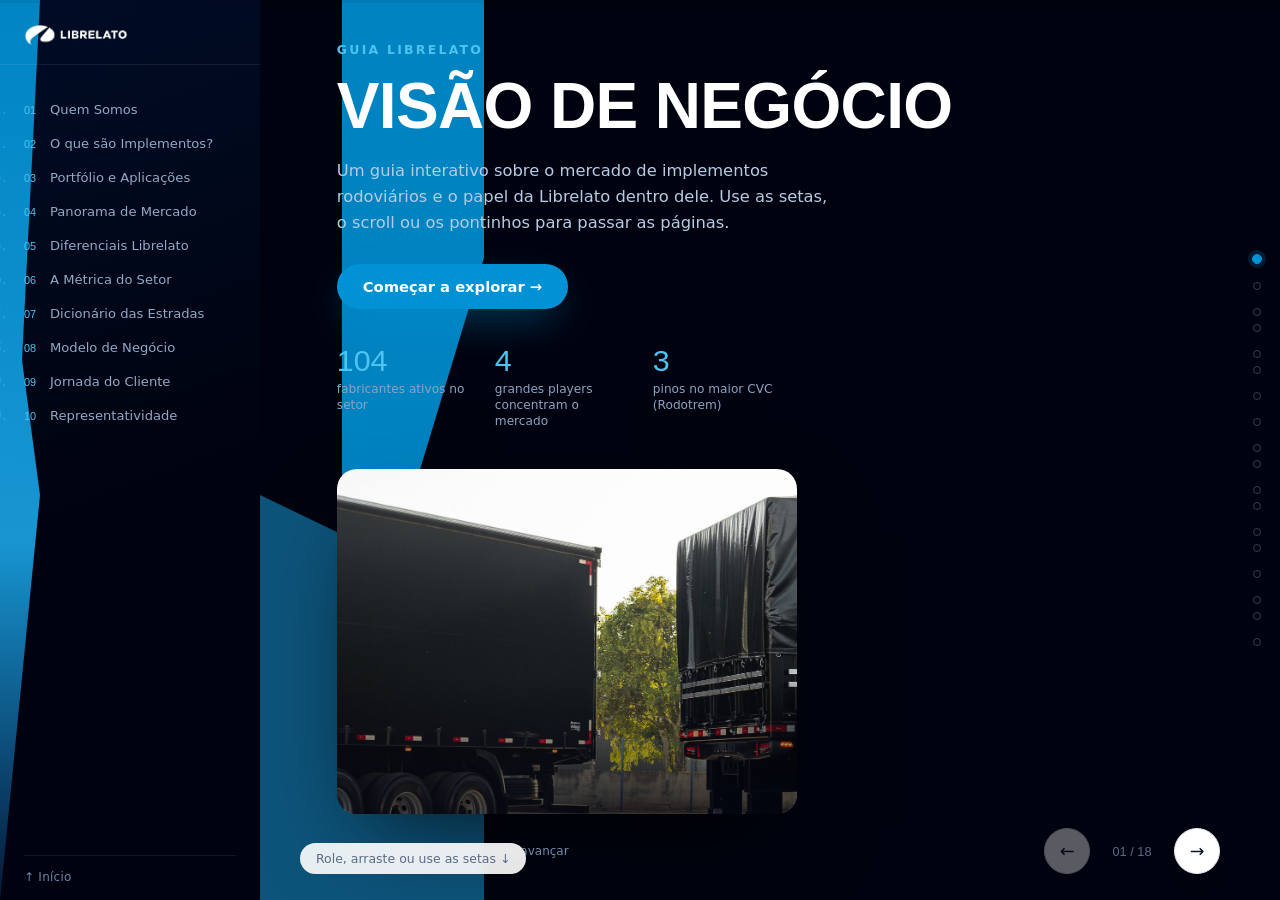
==== commit 40e018e7: "Rebuild as a paginated slide deck with richer content and animations Restructures the single long-sc" ====
--- a/index.html
+++ b/index.html
@@ -4,7 +4,7 @@
 <meta charset="UTF-8" />
 <meta name="viewport" content="width=device-width, initial-scale=1.0" />
 <title>Guia Librelato — Visão de Negócio</title>
-<meta name="description" content="Guia interativo sobre o mercado de implementos rodoviários e o papel da Librelato dentro dele." />
+<meta name="description" content="Guia interativo, em formato de apresentação paginada, sobre o mercado de implementos rodoviários e o papel da Librelato dentro dele." />
 <link rel="icon" href="assets/img/logo.png" />
 <link rel="stylesheet" href="css/styles.css" />
 </head>
@@ -21,16 +21,20 @@
       <img src="assets/img/logo.png" alt="Librelato" />
     </div>
     <ol class="toc-list" id="tocList"></ol>
-    <a class="toc-restart" href="#hero" data-nav="hero">↑ Início</a>
+    <a class="toc-restart" href="#" data-jump="first">↑ Início</a>
   </nav>
 
-  <main id="main">
-    <section class="hero" id="hero"></section>
-    <div id="sections"></div>
-    <section class="closing" id="closing"></section>
-  </main>
+  <div class="dot-rail" id="dotRail" aria-hidden="true"></div>
 
-  <div class="tap-hint" id="tapHint">Role para explorar ↓</div>
+  <div class="deck-nav">
+    <button id="prevBtn" aria-label="Página anterior">←</button>
+    <span class="counter" id="pageCounter">01 / 01</span>
+    <button id="nextBtn" aria-label="Próxima página">→</button>
+  </div>
+
+  <main id="deck"></main>
+
+  <div class="tap-hint" id="tapHint">Role, arraste ou use as setas ↓</div>
 
   <script src="js/app.js" defer></script>
 </body>
--- a/css/styles.css
+++ b/css/styles.css
@@ -1,5 +1,5 @@
 /* ============================================================
-   Guia Librelato — Visão de Negócio (interactive)
+   Guia Librelato — Visão de Negócio (interactive, paginated)
    Design tokens
    ============================================================ */
 :root {
@@ -24,28 +24,24 @@
   --font-display: "Archivo Black", "Arial Black", Impact, sans-serif;
   --font-body: "Inter", "Segoe UI", system-ui, -apple-system, sans-serif;
 
-  --sidebar-w: 280px;
-  --radius: 18px;
+  --sidebar-w: 260px;
+  --railW: 34px;
+  --radius: 16px;
   --shadow-soft: 0 20px 60px -30px rgba(4, 20, 50, 0.35);
   --shadow-card: 0 12px 32px -18px rgba(4, 20, 50, 0.28);
   --ease: cubic-bezier(.22,.61,.36,1);
-}
-
-@font-face {
-  font-family: "Archivo Black";
-  src: local("Archivo Black");
-  font-display: swap;
+  --slide-pad-x: clamp(24px, 6vw, 96px);
 }
 
 * { box-sizing: border-box; }
-html { scroll-behavior: smooth; }
+html, body { height: 100%; }
 body {
   margin: 0;
   font-family: var(--font-body);
   color: var(--ink-900);
   background: var(--paper-0);
   -webkit-font-smoothing: antialiased;
-  overflow-x: hidden;
+  overflow: hidden;
 }
 img { max-width: 100%; display: block; }
 h1, h2, h3, h4 { margin: 0; line-height: 1.05; }
@@ -54,29 +50,37 @@
 ul { margin: 0; padding: 0; list-style: none; }
 button { font-family: inherit; cursor: pointer; }
 
-.reveal {
+/* generic entrance animation, replayed each time a slide becomes active */
+.anim {
   opacity: 0;
-  transform: translateY(28px);
-  transition: opacity .7s var(--ease), transform .7s var(--ease);
-}
-.reveal.in-view { opacity: 1; transform: translateY(0); }
-.reveal-stagger > * {
+  transform: translateY(26px);
+  transition: opacity .65s var(--ease), transform .65s var(--ease);
+}
+.slide.is-active .anim { opacity: 1; transform: translateY(0); }
+.anim-group.is-active .anim,
+.slide.is-active .anim-d1 { transition-delay: .05s; }
+.slide.is-active .anim-d2 { transition-delay: .12s; }
+.slide.is-active .anim-d3 { transition-delay: .19s; }
+.slide.is-active .anim-d4 { transition-delay: .26s; }
+.slide.is-active .anim-d5 { transition-delay: .33s; }
+.slide .stagger > * {
   opacity: 0;
-  transform: translateY(20px);
-  transition: opacity .6s var(--ease), transform .6s var(--ease);
-}
-.reveal-stagger.in-view > * { opacity: 1; transform: translateY(0); }
-.reveal-stagger.in-view > *:nth-child(1) { transition-delay: .02s; }
-.reveal-stagger.in-view > *:nth-child(2) { transition-delay: .08s; }
-.reveal-stagger.in-view > *:nth-child(3) { transition-delay: .14s; }
-.reveal-stagger.in-view > *:nth-child(4) { transition-delay: .2s; }
-.reveal-stagger.in-view > *:nth-child(5) { transition-delay: .26s; }
-.reveal-stagger.in-view > *:nth-child(6) { transition-delay: .32s; }
-.reveal-stagger.in-view > *:nth-child(7) { transition-delay: .38s; }
-.reveal-stagger.in-view > *:nth-child(8) { transition-delay: .44s; }
-
-/* ============================================================
-   Progress rail
+  transform: translateY(18px) scale(.98);
+  transition: opacity .55s var(--ease), transform .55s var(--ease);
+}
+.slide.is-active .stagger > *:nth-child(1) { transition-delay: .08s; }
+.slide.is-active .stagger > *:nth-child(2) { transition-delay: .14s; }
+.slide.is-active .stagger > *:nth-child(3) { transition-delay: .20s; }
+.slide.is-active .stagger > *:nth-child(4) { transition-delay: .26s; }
+.slide.is-active .stagger > *:nth-child(5) { transition-delay: .32s; }
+.slide.is-active .stagger > *:nth-child(6) { transition-delay: .38s; }
+.slide.is-active .stagger > *:nth-child(7) { transition-delay: .44s; }
+.slide.is-active .stagger > *:nth-child(8) { transition-delay: .50s; }
+.slide.is-active .stagger > *,
+.slide.is-active .anim { opacity: 1; transform: translateY(0) scale(1); }
+
+/* ============================================================
+   Progress rail (top thin bar reflecting slide position)
    ============================================================ */
 .progress-rail {
   position: fixed;
@@ -89,136 +93,171 @@
   height: 100%;
   width: 0%;
   background: linear-gradient(90deg, var(--blue-600), var(--blue-400));
-}
-
-/* ============================================================
-   Sidebar / TOC
+  transition: width .5s var(--ease);
+}
+
+/* ============================================================
+   Sidebar / TOC (topic-level jump)
    ============================================================ */
 .toc {
   position: fixed;
   top: 0; left: 0; bottom: 0;
   width: var(--sidebar-w);
   background: var(--navy-950);
-  background-image:
-    linear-gradient(160deg, var(--navy-900) 0%, var(--navy-950) 55%);
+  background-image: linear-gradient(160deg, var(--navy-900) 0%, var(--navy-950) 55%);
   color: #cfe4f5;
   display: flex;
   flex-direction: column;
   z-index: 400;
-  padding: 28px 0 20px;
+  padding: 24px 0 16px;
   overflow-y: auto;
 }
 .toc::before {
   content: "";
   position: absolute;
   top: 0; left: 0;
-  width: 46px; height: 100%;
+  width: 40px; height: 100%;
   background: linear-gradient(180deg, var(--blue-600), var(--blue-500) 60%, var(--navy-800));
   clip-path: polygon(0 0, 100% 0, 55% 40%, 100% 55%, 0 100%);
   opacity: .9;
   pointer-events: none;
 }
-.toc-brand {
-  padding: 0 28px 22px;
-  border-bottom: 1px solid rgba(255,255,255,0.08);
-  margin-bottom: 6px;
-  position: relative;
-}
-.toc-brand img { height: 26px; width: auto; filter: brightness(0) invert(1); }
-.toc-list {
-  flex: 1;
-  padding: 10px 14px;
-  display: flex;
-  flex-direction: column;
-  gap: 2px;
-}
+.toc-brand { padding: 0 24px 18px; border-bottom: 1px solid rgba(255,255,255,0.08); margin-bottom: 4px; position: relative; }
+.toc-brand img { height: 22px; width: auto; filter: brightness(0) invert(1); }
+.toc-list { flex: 1; padding: 8px 12px; display: flex; flex-direction: column; gap: 1px; }
 .toc-list li a {
-  display: flex;
-  align-items: baseline;
-  gap: 10px;
-  text-decoration: none;
-  color: #93a8c4;
-  padding: 10px 14px;
-  border-radius: 10px;
-  font-size: 0.87rem;
+  display: flex; align-items: baseline; gap: 10px;
+  text-decoration: none; color: #93a8c4;
+  padding: 9px 12px; border-radius: 10px; font-size: 0.82rem;
   transition: color .2s var(--ease), background .2s var(--ease);
   position: relative;
 }
-.toc-list li a .n {
-  font-family: var(--font-display);
-  font-size: 0.72rem;
-  color: var(--blue-400);
-  min-width: 18px;
-}
+.toc-list li a .n { font-family: var(--font-display); font-size: 0.68rem; color: var(--blue-400); min-width: 16px; }
 .toc-list li a:hover { color: #fff; background: rgba(255,255,255,0.05); }
-.toc-list li a.active {
-  color: #fff;
-  background: rgba(0, 146, 213, 0.16);
-}
+.toc-list li a.active { color: #fff; background: rgba(0, 146, 213, 0.16); }
 .toc-list li a.active .n { color: #fff; }
 .toc-list li a.active::before {
-  content: "";
-  position: absolute;
-  left: -14px; top: 8px; bottom: 8px;
-  width: 3px;
-  background: var(--blue-400);
-  border-radius: 3px;
+  content: ""; position: absolute; left: -12px; top: 7px; bottom: 7px;
+  width: 3px; background: var(--blue-400); border-radius: 3px;
 }
 .toc-restart {
-  margin: 10px 28px 0;
-  padding-top: 16px;
-  border-top: 1px solid rgba(255,255,255,0.08);
-  text-decoration: none;
-  font-size: 0.78rem;
-  color: #6f85a4;
-  letter-spacing: .02em;
+  margin: 8px 24px 0; padding-top: 14px; border-top: 1px solid rgba(255,255,255,0.08);
+  text-decoration: none; font-size: 0.75rem; color: #6f85a4; letter-spacing: .02em;
 }
 .toc-restart:hover { color: #fff; }
 
 .nav-toggle {
-  display: none;
-  position: fixed;
-  top: 16px; right: 16px;
-  z-index: 600;
-  width: 46px; height: 46px;
-  border-radius: 50%;
-  border: none;
-  background: var(--navy-950);
-  box-shadow: var(--shadow-soft);
-  flex-direction: column;
-  align-items: center;
-  justify-content: center;
-  gap: 5px;
-}
-.nav-toggle span {
-  width: 20px; height: 2px;
-  background: #fff;
-  border-radius: 2px;
-  transition: transform .25s var(--ease), opacity .25s var(--ease);
-}
+  display: none; position: fixed; top: 16px; right: 16px; z-index: 700;
+  width: 46px; height: 46px; border-radius: 50%; border: none;
+  background: var(--navy-950); box-shadow: var(--shadow-soft);
+  flex-direction: column; align-items: center; justify-content: center; gap: 5px;
+}
+.nav-toggle span { width: 20px; height: 2px; background: #fff; border-radius: 2px; transition: transform .25s var(--ease), opacity .25s var(--ease); }
 .nav-toggle[aria-expanded="true"] span:nth-child(1) { transform: translateY(7px) rotate(45deg); }
 .nav-toggle[aria-expanded="true"] span:nth-child(2) { opacity: 0; }
 .nav-toggle[aria-expanded="true"] span:nth-child(3) { transform: translateY(-7px) rotate(-45deg); }
 
 /* ============================================================
-   Layout
-   ============================================================ */
-main { margin-left: var(--sidebar-w); }
+   Deck (the paginated scroller)
+   ============================================================ */
+#deck {
+  position: fixed;
+  inset: 0 0 0 var(--sidebar-w);
+  overflow-y: scroll;
+  scroll-snap-type: y mandatory;
+  scroll-behavior: smooth;
+}
+.slide {
+  position: relative;
+  height: 100vh;
+  height: 100dvh;
+  width: 100%;
+  scroll-snap-align: start;
+  scroll-snap-stop: always;
+  display: flex;
+  flex-direction: column;
+  justify-content: center;
+  overflow-y: auto;
+  padding: clamp(70px, 8vh, 110px) var(--slide-pad-x);
+}
+.slide.alt { background: var(--paper-50); }
+.slide-inner { max-width: 1180px; margin: 0 auto; width: 100%; }
+
+.slide-head { margin-bottom: clamp(20px, 3.4vh, 40px); }
+.slide-kicker {
+  color: var(--blue-600); font-weight: 800; letter-spacing: .09em; font-size: 0.78rem;
+  text-transform: uppercase; margin-bottom: 12px; display: flex; align-items: center; gap: 10px;
+}
+.slide-kicker::before { content: ""; width: 24px; height: 3px; background: var(--blue-600); border-radius: 3px; }
+.slide-part { color: var(--ink-500); font-weight: 700; }
+.slide-title {
+  font-family: var(--font-display); text-transform: uppercase;
+  font-size: clamp(1.6rem, 3.2vw, 2.5rem); color: var(--ink-900); max-width: 780px;
+}
+.slide-subtitle { margin-top: 8px; font-size: 1rem; color: var(--ink-500); }
+.lead { font-size: clamp(1.1rem, 1.6vw, 1.28rem); font-weight: 600; color: var(--ink-900); max-width: 740px; margin-bottom: 14px; line-height: 1.4; }
+.copy { color: var(--ink-700); font-size: .98rem; line-height: 1.62; max-width: 700px; }
+.copy + .copy { margin-top: 10px; }
+
+/* ============================================================
+   Dot rail (fine page-level nav) — right edge
+   ============================================================ */
+.dot-rail {
+  position: fixed;
+  right: 18px; top: 50%; transform: translateY(-50%);
+  z-index: 450;
+  display: flex; flex-direction: column; align-items: center;
+  gap: 8px;
+}
+.dot-rail .dot-group { display: flex; flex-direction: column; align-items: center; gap: 8px; margin: 5px 0; }
+.dot-rail button {
+  width: 8px; height: 8px; border-radius: 50%;
+  border: 1.5px solid var(--ink-500);
+  background: transparent;
+  padding: 0;
+  opacity: .55;
+  transition: all .25s var(--ease);
+  position: relative;
+}
+.dot-rail button:hover { opacity: 1; transform: scale(1.3); }
+.dot-rail button.active {
+  background: var(--blue-600); border-color: var(--blue-600);
+  opacity: 1; width: 10px; height: 10px;
+  box-shadow: 0 0 0 4px rgba(0,146,213,0.18);
+}
+.dot-rail button::after {
+  content: attr(data-label);
+  position: absolute; right: 22px; top: 50%; transform: translateY(-50%);
+  background: var(--navy-950); color: #fff; padding: 6px 12px; border-radius: 8px;
+  font-size: .74rem; font-weight: 600; white-space: nowrap;
+  opacity: 0; pointer-events: none; transition: opacity .18s var(--ease);
+}
+.dot-rail button:hover::after { opacity: 1; }
+
+/* ============================================================
+   Prev / Next arrows + counter
+   ============================================================ */
+.deck-nav {
+  position: fixed; right: 60px; bottom: 26px; z-index: 450;
+  display: flex; align-items: center; gap: 14px;
+}
+.deck-nav .counter { font-family: var(--font-display); font-size: .8rem; color: var(--ink-500); min-width: 56px; text-align: center; }
+.deck-nav button {
+  width: 46px; height: 46px; border-radius: 50%; border: 1.5px solid var(--line);
+  background: #fff; color: var(--ink-900); font-size: 1.1rem;
+  display: flex; align-items: center; justify-content: center;
+  box-shadow: var(--shadow-card);
+  transition: all .2s var(--ease);
+}
+.deck-nav button:hover:not(:disabled) { background: var(--blue-600); border-color: var(--blue-600); color: #fff; transform: translateY(-2px); }
+.deck-nav button:disabled { opacity: .35; cursor: default; }
 
 .tap-hint {
-  position: fixed;
-  bottom: 22px; left: calc(var(--sidebar-w) + 50%);
-  transform: translateX(-50%);
-  font-size: 0.78rem;
-  color: var(--ink-500);
-  background: rgba(255,255,255,0.85);
-  backdrop-filter: blur(6px);
-  padding: 8px 16px;
-  border-radius: 30px;
-  box-shadow: var(--shadow-card);
-  transition: opacity .4s var(--ease);
-  z-index: 300;
-  pointer-events: none;
+  position: fixed; bottom: 26px; left: calc(var(--sidebar-w) + 40px);
+  font-size: 0.78rem; color: var(--ink-500);
+  background: rgba(255,255,255,0.9); backdrop-filter: blur(6px);
+  padding: 8px 16px; border-radius: 30px; box-shadow: var(--shadow-card);
+  transition: opacity .4s var(--ease); z-index: 300; pointer-events: none;
 }
 .tap-hint.hidden { opacity: 0; }
 
@@ -226,786 +265,343 @@
    Hero
    ============================================================ */
 .hero {
-  position: relative;
-  min-height: 100vh;
-  background: var(--navy-950);
-  color: #fff;
-  display: flex;
-  align-items: center;
-  overflow: hidden;
-  padding: 120px 6vw 80px;
-}
-.hero::before, .hero::after {
-  content: "";
-  position: absolute;
-  background: var(--blue-600);
-}
+  background: var(--navy-950); color: #fff; overflow: hidden;
+}
+.hero::before, .hero::after { content: ""; position: absolute; background: var(--blue-600); }
 .hero::before {
   left: 8%; top: -10%; width: 14%; height: 70%;
   clip-path: polygon(0 0, 100% 0, 100% 55%, 40% 100%, 0 90%);
-  opacity: .9;
+  opacity: .9; animation: floatShape 9s ease-in-out infinite;
 }
 .hero::after {
-  left: 0; top: 55%; width: 22%; height: 60%;
-  background: var(--blue-500);
+  left: 0; top: 55%; width: 22%; height: 60%; background: var(--blue-500);
   clip-path: polygon(0 0, 100% 20%, 100% 100%, 0 100%);
-  opacity: .55;
-}
-.hero-inner {
-  position: relative;
-  z-index: 2;
-  max-width: 640px;
-}
-.hero-kicker {
-  color: var(--blue-400);
-  font-weight: 700;
-  letter-spacing: .18em;
-  font-size: 0.8rem;
-  margin-bottom: 18px;
-}
+  opacity: .5; animation: floatShape 12s ease-in-out infinite reverse;
+}
+@keyframes floatShape { 0%,100% { transform: translateY(0);} 50% { transform: translateY(18px);} }
+.hero-flex { display: flex; align-items: center; gap: 40px; flex-wrap: wrap; position: relative; z-index: 2; }
+.hero-inner { max-width: 620px; }
+.hero-kicker { color: var(--blue-400); font-weight: 700; letter-spacing: .18em; font-size: 0.78rem; margin-bottom: 16px; }
 .hero-title {
-  font-family: var(--font-display);
-  text-transform: uppercase;
-  font-size: clamp(2.6rem, 6vw, 4.6rem);
-  letter-spacing: -.01em;
-  margin-bottom: 22px;
-}
-.hero-subtitle {
-  font-size: 1.08rem;
-  line-height: 1.6;
-  color: #b7cbe2;
-  max-width: 520px;
-  margin-bottom: 34px;
-}
+  font-family: var(--font-display); text-transform: uppercase;
+  font-size: clamp(2.2rem, 5.2vw, 4rem); letter-spacing: -.01em; margin-bottom: 18px;
+}
+.hero-subtitle { font-size: 1.02rem; line-height: 1.6; color: #b7cbe2; max-width: 500px; margin-bottom: 28px; }
 .hero-cta {
-  display: inline-flex;
-  align-items: center;
-  gap: 10px;
-  background: var(--blue-600);
-  color: #fff;
-  border: none;
-  padding: 15px 28px;
-  border-radius: 100px;
-  font-weight: 700;
-  font-size: 0.95rem;
-  text-decoration: none;
-  box-shadow: 0 16px 40px -12px rgba(0,146,213,0.6);
+  display: inline-flex; align-items: center; gap: 10px; background: var(--blue-600); color: #fff;
+  border: none; padding: 14px 26px; border-radius: 100px; font-weight: 700; font-size: 0.92rem;
+  text-decoration: none; box-shadow: 0 16px 40px -12px rgba(0,146,213,0.6);
   transition: transform .25s var(--ease), box-shadow .25s var(--ease);
 }
 .hero-cta:hover { transform: translateY(-2px); box-shadow: 0 20px 46px -12px rgba(0,146,213,0.75); }
-.hero-stats {
-  display: flex;
-  gap: 34px;
-  margin-top: 48px;
-  flex-wrap: wrap;
-}
-.hero-stat .value {
-  font-family: var(--font-display);
-  font-size: 2.1rem;
-  color: var(--blue-400);
-}
-.hero-stat .label {
-  font-size: 0.8rem;
-  color: #8ea3c0;
-  max-width: 140px;
-  line-height: 1.3;
-  margin-top: 4px;
-}
+.hero-stats { display: flex; gap: 28px; margin-top: 34px; flex-wrap: wrap; }
+.hero-stat .value { font-family: var(--font-display); font-size: 1.9rem; color: var(--blue-400); }
+.hero-stat .label { font-size: 0.76rem; color: #8ea3c0; max-width: 130px; line-height: 1.3; margin-top: 4px; }
 .hero-photo {
-  position: absolute;
-  right: -2%;
-  top: 50%;
-  transform: translateY(-50%);
-  width: 42%;
-  max-width: 560px;
-  z-index: 1;
-  border-radius: 22px;
-  overflow: hidden;
-  box-shadow: 0 40px 90px -30px rgba(0,0,0,0.7);
-}
-.hero-photo::after {
-  content:"";
-  position: absolute; inset: 0;
-  background: linear-gradient(180deg, transparent 60%, rgba(0,3,15,.7));
-}
+  flex: 1; min-width: 260px; max-width: 460px; border-radius: 20px; overflow: hidden;
+  box-shadow: 0 40px 90px -30px rgba(0,0,0,0.7); aspect-ratio: 4/3; position: relative;
+}
+.hero-photo::after { content:""; position: absolute; inset: 0; background: linear-gradient(180deg, transparent 60%, rgba(0,3,15,.7)); }
 .hero-photo img { width: 100%; height: 100%; object-fit: cover; }
-.hero-scroll {
-  position: absolute;
-  bottom: 34px; left: 6vw;
-  font-size: 0.75rem;
-  color: #728bab;
-  display: flex; align-items: center; gap: 8px;
-  z-index: 2;
-}
-.hero-scroll .dot {
-  width: 6px; height: 6px; border-radius: 50%;
-  background: var(--blue-400);
-  animation: pulse 1.8s ease-in-out infinite;
-}
+.hero-scroll { margin-top: 30px; font-size: 0.75rem; color: #728bab; display: flex; align-items: center; gap: 8px; position: relative; z-index: 2; }
+.hero-scroll .dot { width: 6px; height: 6px; border-radius: 50%; background: var(--blue-400); animation: pulse 1.8s ease-in-out infinite; }
 @keyframes pulse { 0%,100%{opacity:.3} 50%{opacity:1} }
 
 /* ============================================================
-   Chapters (generic scaffolding)
-   ============================================================ */
-.chapter {
-  position: relative;
-  padding: 110px 6vw;
-  scroll-margin-top: 20px;
-}
-.chapter:nth-of-type(even) { background: var(--paper-50); }
-.chapter-head { max-width: 900px; margin-bottom: 52px; }
-.chapter-kicker {
-  color: var(--blue-600);
-  font-weight: 800;
-  letter-spacing: .1em;
-  font-size: 0.82rem;
-  text-transform: uppercase;
-  margin-bottom: 14px;
-  display: flex;
-  align-items: center;
-  gap: 10px;
-}
-.chapter-kicker::before {
-  content: "";
-  width: 26px; height: 3px;
-  background: var(--blue-600);
-  border-radius: 3px;
-}
-.chapter-title {
-  font-family: var(--font-display);
-  text-transform: uppercase;
-  font-size: clamp(1.8rem, 3.4vw, 2.6rem);
-  color: var(--ink-900);
-  max-width: 780px;
-}
-.chapter-subtitle {
-  margin-top: 10px;
-  font-size: 1.05rem;
-  color: var(--ink-500);
-}
-.chapter-body { max-width: 1180px; margin: 0 auto; }
-.lead {
-  font-size: 1.3rem;
-  font-weight: 600;
-  color: var(--ink-900);
-  max-width: 760px;
-  margin-bottom: 18px;
-  line-height: 1.4;
-}
-.copy { color: var(--ink-700); font-size: 1.02rem; line-height: 1.7; max-width: 720px; }
-.copy + .copy { margin-top: 14px; }
-
-/* ============================================================
-   Section 1 — Intro (split image)
-   ============================================================ */
-.intro-split {
-  display: grid;
-  grid-template-columns: 1.05fr 0.95fr;
-  gap: 60px;
-  align-items: center;
-}
-.intro-media {
-  border-radius: var(--radius);
-  overflow: hidden;
-  box-shadow: var(--shadow-card);
-  aspect-ratio: 4/5;
-}
+   1. Intro (split image)
+   ============================================================ */
+.intro-split { display: grid; grid-template-columns: 1.05fr 0.95fr; gap: 44px; align-items: center; }
+.intro-media { border-radius: var(--radius); overflow: hidden; box-shadow: var(--shadow-card); aspect-ratio: 4/3.6; max-height: 46vh; }
 .intro-media img { width: 100%; height: 100%; object-fit: cover; }
-.tag-row { display: flex; flex-wrap: wrap; gap: 10px; margin-top: 26px; }
-.tag {
-  padding: 8px 16px;
-  border-radius: 100px;
-  background: var(--blue-100);
-  color: var(--blue-600);
-  font-size: 0.85rem;
-  font-weight: 700;
-}
-
-/* ============================================================
-   Section 2 — Cavalo & Carroça
-   ============================================================ */
-.cc-intro { max-width: 760px; margin-bottom: 40px; }
+.tag-row { display: flex; flex-wrap: wrap; gap: 8px; margin-top: 18px; }
+.tag { padding: 7px 14px; border-radius: 100px; background: var(--blue-100); color: var(--blue-600); font-size: 0.82rem; font-weight: 700; }
+
+/* ============================================================
+   2a. Cavalo & Carroça
+   ============================================================ */
 .cc-note {
-  margin-top: 16px;
-  padding: 14px 18px;
-  border-left: 3px solid var(--blue-600);
-  background: var(--blue-100);
-  border-radius: 0 12px 12px 0;
-  color: var(--ink-700);
-  font-size: 0.95rem;
-}
-.cc-analogy-label { font-size: .85rem; color: var(--ink-500); margin-top: 30px; }
-.cc-analogy {
-  font-family: var(--font-display);
-  font-size: clamp(1.5rem, 3vw, 2rem);
-  color: var(--blue-600);
-  text-transform: uppercase;
-  margin: 8px 0 40px;
-}
-.cc-pair { display: grid; grid-template-columns: 1fr 1fr; gap: 28px; margin-bottom: 56px; }
+  margin-top: 14px; padding: 12px 16px; border-left: 3px solid var(--blue-600);
+  background: var(--blue-100); border-radius: 0 12px 12px 0; color: var(--ink-700); font-size: 0.9rem;
+}
+.cc-analogy-label { font-size: .82rem; color: var(--ink-500); margin-top: 20px; }
+.cc-analogy { font-family: var(--font-display); font-size: clamp(1.3rem, 2.6vw, 1.8rem); color: var(--blue-600); text-transform: uppercase; margin: 6px 0 24px; }
+.cc-pair { display: grid; grid-template-columns: 1fr 1fr; gap: 22px; position: relative; }
 .cc-card {
-  background: #fff;
-  border: 1px solid var(--line);
-  border-radius: var(--radius);
-  padding: 30px;
-  box-shadow: var(--shadow-card);
-  position: relative;
-  overflow: hidden;
-}
-.cc-card .cc-img {
-  height: 150px;
-  display: flex; align-items: center; justify-content: center;
-  margin-bottom: 20px;
-}
+  background: #fff; border: 1px solid var(--line); border-radius: var(--radius);
+  padding: clamp(16px, 2vw, 24px); box-shadow: var(--shadow-card); position: relative; overflow: hidden;
+}
+.cc-card .cc-img { height: clamp(80px, 13vh, 130px); display: flex; align-items: center; justify-content: center; margin-bottom: 12px; }
 .cc-card .cc-img img { max-height: 100%; width: auto; margin: 0 auto; }
-.cc-card h3 { font-size: 1.3rem; color: var(--ink-900); }
-.cc-card .sub { color: var(--blue-600); font-weight: 700; font-size: .85rem; margin-bottom: 10px; display:block; }
-.cc-card p { color: var(--ink-700); margin-top: 12px; line-height: 1.6; }
+.cc-card h3 { font-size: 1.15rem; color: var(--ink-900); }
+.cc-card .sub { color: var(--blue-600); font-weight: 700; font-size: .8rem; margin-bottom: 8px; display:block; }
+.cc-card p { color: var(--ink-700); margin-top: 8px; line-height: 1.55; font-size: .92rem; }
 .cc-card.tracao { border-top: 4px solid var(--navy-800); }
 .cc-card.carga { border-top: 4px solid var(--blue-600); }
-.cc-arrow {
-  display: none;
-}
 @media (min-width: 720px) {
-  .cc-pair { position: relative; }
   .cc-pair::after {
-    content: "→";
-    position: absolute;
-    left: 50%; top: 50%;
-    transform: translate(-50%, -50%);
-    font-size: 1.6rem;
-    color: var(--blue-600);
-    background: #fff;
-    width: 44px; height: 44px;
-    border-radius: 50%;
-    display: flex; align-items: center; justify-content: center;
-    box-shadow: var(--shadow-card);
+    content: "→"; position: absolute; left: 50%; top: 50%; transform: translate(-50%, -50%);
+    font-size: 1.4rem; color: var(--blue-600); background: #fff; width: 38px; height: 38px;
+    border-radius: 50%; display: flex; align-items: center; justify-content: center; box-shadow: var(--shadow-card);
   }
 }
 
-.backpack {
-  background: var(--navy-950);
-  border-radius: 24px;
-  padding: 46px 40px;
-  color: #fff;
-  position: relative;
-  overflow: hidden;
-}
-.backpack::before {
-  content: "";
-  position: absolute; right: -10%; top: -30%;
-  width: 320px; height: 320px;
-  background: var(--blue-600);
-  border-radius: 50%;
-  opacity: .18;
-  filter: blur(10px);
-}
-.backpack-label {
-  font-family: var(--font-display);
-  text-transform: uppercase;
-  font-size: 1.4rem;
-  margin-bottom: 8px;
-}
-.backpack-intro { color: #a9c0dc; max-width: 620px; margin-bottom: 26px; font-size: .98rem; line-height: 1.6; }
-.backpack-tabs { display: flex; gap: 10px; flex-wrap: wrap; margin-bottom: 30px; position: relative; z-index: 1; }
-.backpack-tab {
-  border: 1px solid rgba(255,255,255,0.18);
-  background: rgba(255,255,255,0.04);
-  color: #cfe0f2;
-  padding: 12px 20px;
-  border-radius: 100px;
-  font-size: .9rem;
-  font-weight: 600;
-  display: flex; align-items: center; gap: 8px;
-  transition: all .25s var(--ease);
-}
-.backpack-tab .ico { font-size: 1.1rem; }
-.backpack-tab:hover { border-color: var(--blue-400); color: #fff; }
-.backpack-tab.active {
-  background: var(--blue-600);
-  border-color: var(--blue-600);
-  color: #fff;
-  box-shadow: 0 10px 26px -8px rgba(0,146,213,0.7);
-}
-.backpack-display {
-  position: relative;
-  z-index: 1;
-  background: rgba(255,255,255,0.05);
-  border: 1px solid rgba(255,255,255,0.1);
-  border-radius: 18px;
-  padding: 28px 30px;
-  min-height: 108px;
-  display: flex;
-  align-items: center;
-  gap: 20px;
-}
-.backpack-display .big-ico { font-size: 2.4rem; }
-.backpack-display .implement-name { font-weight: 800; font-size: 1.15rem; color: var(--blue-400); margin-bottom: 6px; }
-.backpack-display .desc { color: #d7e4f2; line-height: 1.55; font-size: .96rem; }
-.backpack-display.swap { animation: swapIn .35s var(--ease); }
+/* ============================================================
+   2b / 3b. Interactive tab-switcher panel (backpack + cargo table)
+   ============================================================ */
+.switch-panel {
+  background: var(--navy-950); border-radius: 22px; padding: clamp(24px, 3.4vw, 40px);
+  color: #fff; position: relative; overflow: hidden;
+}
+.switch-panel::before {
+  content: ""; position: absolute; right: -8%; top: -30%; width: 300px; height: 300px;
+  background: var(--blue-600); border-radius: 50%; opacity: .18; filter: blur(10px);
+}
+.switch-intro { color: #a9c0dc; max-width: 680px; margin-bottom: 22px; font-size: .94rem; line-height: 1.6; position: relative; z-index: 1; }
+.switch-tabs { display: flex; gap: 9px; flex-wrap: wrap; margin-bottom: 22px; position: relative; z-index: 1; }
+.switch-tab {
+  border: 1px solid rgba(255,255,255,0.18); background: rgba(255,255,255,0.04); color: #cfe0f2;
+  padding: 11px 18px; border-radius: 100px; font-size: .87rem; font-weight: 600;
+  display: flex; align-items: center; gap: 8px; transition: all .25s var(--ease);
+}
+.switch-tab .ico { font-size: 1.05rem; }
+.switch-tab:hover { border-color: var(--blue-400); color: #fff; }
+.switch-tab.active { background: var(--blue-600); border-color: var(--blue-600); color: #fff; box-shadow: 0 10px 26px -8px rgba(0,146,213,0.7); }
+.switch-display {
+  position: relative; z-index: 1; background: rgba(255,255,255,0.05); border: 1px solid rgba(255,255,255,0.1);
+  border-radius: 16px; padding: 22px 26px; min-height: 100px; display: flex; align-items: center; gap: 18px;
+}
+.switch-display .big-ico { font-size: 2.2rem; }
+.switch-display .headline { font-weight: 800; font-size: 1.1rem; color: var(--blue-400); margin-bottom: 5px; }
+.switch-display .desc { color: #d7e4f2; line-height: 1.5; font-size: .93rem; }
+.switch-display .tagline {
+  display: inline-block; margin-top: 6px; padding: 3px 10px; background: rgba(255,255,255,0.1);
+  border-radius: 100px; font-size: .74rem; color: #cfe0f2;
+}
+.switch-display.swap { animation: swapIn .35s var(--ease); }
 @keyframes swapIn { from { opacity: 0; transform: translateY(6px);} to { opacity:1; transform: translateY(0);} }
 
 /* ============================================================
-   Section 3 — Portfolio
-   ============================================================ */
-.portfolio-media { border-radius: var(--radius); overflow: hidden; box-shadow: var(--shadow-card); margin-bottom: 30px; }
-.type-chips { display: flex; flex-wrap: wrap; gap: 10px; margin-bottom: 56px; }
+   3a. Portfolio grid
+   ============================================================ */
+.portfolio-media {
+  border-radius: var(--radius); overflow: hidden; box-shadow: var(--shadow-card); margin-bottom: 22px;
+  background: #24405c; display: flex; align-items: center; justify-content: center; padding: 8px;
+}
+.portfolio-media img { max-width: 100%; max-height: 50vh; width: auto; height: auto; }
+.type-chips { display: flex; flex-wrap: wrap; gap: 8px; }
 .type-chip {
-  padding: 10px 18px;
-  border-radius: 100px;
-  background: #fff;
-  border: 1.5px solid var(--line);
-  font-size: .87rem;
-  font-weight: 600;
-  color: var(--ink-700);
-  transition: all .2s var(--ease);
-}
-.type-chip:hover, .type-chip.active {
-  border-color: var(--blue-600);
-  color: var(--blue-600);
-  background: var(--blue-100);
-  transform: translateY(-2px);
-}
-.portfolio-table-title { font-size: 1.2rem; font-weight: 800; margin-bottom: 22px; color: var(--ink-900); }
-.pt-grid { display: grid; grid-template-columns: repeat(3, 1fr); gap: 18px; }
-.pt-card {
-  background: #fff;
-  border: 1px solid var(--line);
-  border-radius: 16px;
-  padding: 22px;
-  box-shadow: var(--shadow-card);
-  transition: transform .25s var(--ease);
-}
-.pt-card:hover { transform: translateY(-4px); }
-.pt-card .k { font-size: .74rem; letter-spacing: .06em; text-transform: uppercase; color: var(--blue-600); font-weight: 800; }
-.pt-card .cargo { font-size: 1.05rem; font-weight: 800; margin: 8px 0 10px; color: var(--ink-900); }
-.pt-card .implemento { display: inline-block; padding: 5px 12px; background: var(--navy-950); color: #fff; border-radius: 100px; font-size: .78rem; font-weight: 700; margin-bottom: 12px; }
-.pt-card .exemplo { color: var(--ink-500); font-size: .9rem; line-height: 1.5; }
-
-/* ============================================================
-   Section 4 — Market
-   ============================================================ */
-.market-top { display: flex; align-items: flex-end; gap: 40px; flex-wrap: wrap; margin-bottom: 46px; }
-.market-stat {
-  background: var(--navy-950);
-  color: #fff;
-  border-radius: 20px;
-  padding: 26px 34px;
-  min-width: 200px;
-}
-.market-stat .value { font-family: var(--font-display); font-size: 3rem; color: var(--blue-400); }
-.market-stat .label { font-size: .85rem; color: #a9c0dc; margin-top: 4px; }
-.market-lead { max-width: 520px; }
-.player-grid { display: grid; grid-template-columns: repeat(4, 1fr); gap: 22px; perspective: 1400px; }
-.player-card { height: 190px; }
-.player-flip {
-  position: relative; width: 100%; height: 100%;
-  transform-style: preserve-3d;
-  transition: transform .6s var(--ease);
-}
+  padding: 8px 15px; border-radius: 100px; background: #fff; border: 1.5px solid var(--line);
+  font-size: .82rem; font-weight: 600; color: var(--ink-700); transition: all .2s var(--ease);
+}
+.type-chip:hover, .type-chip.active { border-color: var(--blue-600); color: var(--blue-600); background: var(--blue-100); transform: translateY(-2px); }
+
+/* ============================================================
+   4. Market
+   ============================================================ */
+.market-top { display: flex; align-items: flex-end; gap: 30px; flex-wrap: wrap; margin-bottom: 30px; }
+.market-stat { background: var(--navy-950); color: #fff; border-radius: 18px; padding: 20px 28px; min-width: 180px; }
+.market-stat .value { font-family: var(--font-display); font-size: 2.4rem; color: var(--blue-400); }
+.market-stat .label { font-size: .8rem; color: #a9c0dc; margin-top: 3px; }
+.market-lead { max-width: 500px; }
+.player-grid { display: grid; grid-template-columns: repeat(4, 1fr); gap: 18px; perspective: 1400px; }
+.player-card { height: 160px; }
+.player-flip { position: relative; width: 100%; height: 100%; transform-style: preserve-3d; transition: transform .6s var(--ease); }
 .player-card.flipped .player-flip { transform: rotateY(180deg); }
 .player-face {
-  position: absolute; inset: 0;
-  backface-visibility: hidden;
-  border-radius: 16px;
-  border: 1px solid var(--line);
-  background: #fff;
-  display: flex; flex-direction: column; align-items: center; justify-content: center;
-  padding: 20px;
-  box-shadow: var(--shadow-card);
-  cursor: pointer;
-  gap: 14px;
-  text-align: center;
-}
-.player-face img { max-width: 78%; max-height: 46px; object-fit: contain; }
-.player-face .hint { font-size: .72rem; color: var(--ink-500); }
-.player-back {
-  transform: rotateY(180deg);
-  color: #fff;
-  background: var(--accent, var(--navy-950));
-}
-.player-back .name { font-weight: 800; font-size: 1.05rem; margin-bottom: 8px; }
-.player-back .trait { font-size: .92rem; opacity: .92; line-height: 1.4; }
-.market-footer { margin-top: 34px; max-width: 720px; color: var(--ink-500); font-size: .95rem; }
-
-/* ============================================================
-   Section 5 — Differentials
-   ============================================================ */
-.diff-grid { display: grid; grid-template-columns: repeat(3, 1fr); gap: 24px; }
-.diff-card {
-  background: #fff;
-  border: 1px solid var(--line);
-  border-radius: 18px;
-  padding: 30px;
-  box-shadow: var(--shadow-card);
-  cursor: pointer;
-}
-.diff-card .n {
-  font-family: var(--font-display);
-  font-size: 2.6rem;
-  color: var(--paper-100);
-  -webkit-text-stroke: 1.5px var(--blue-600);
-  color: transparent;
-  margin-bottom: 10px;
-}
-.diff-card h3 { font-size: 1.25rem; margin-bottom: 12px; color: var(--ink-900); }
-.diff-card .desc { color: var(--ink-700); line-height: 1.6; font-size: .95rem; }
-.diff-points {
-  list-style: none; margin-top: 16px; padding: 0;
-  max-height: 0; overflow: hidden;
-  transition: max-height .4s var(--ease), margin-top .4s var(--ease);
-}
-.diff-card.open .diff-points { max-height: 400px; margin-top: 16px; }
-.diff-points li {
-  padding: 10px 0 10px 22px;
-  border-top: 1px solid var(--line);
-  position: relative;
-  font-size: .89rem;
-  color: var(--ink-700);
-  line-height: 1.5;
-}
-.diff-points li::before {
-  content: "";
-  position: absolute; left: 0; top: 17px;
-  width: 8px; height: 8px;
-  border-radius: 50%;
-  background: var(--blue-600);
-}
-.diff-card .toggle-hint { display: inline-block; margin-top: 14px; font-size: .78rem; color: var(--blue-600); font-weight: 700; }
+  position: absolute; inset: 0; backface-visibility: hidden; border-radius: 16px; border: 1px solid var(--line);
+  background: #fff; display: flex; flex-direction: column; align-items: center; justify-content: center;
+  padding: 16px; box-shadow: var(--shadow-card); cursor: pointer; gap: 12px; text-align: center;
+}
+.player-face img { max-width: 78%; max-height: 40px; object-fit: contain; }
+.player-face .hint { font-size: .68rem; color: var(--ink-500); }
+.player-back { transform: rotateY(180deg); color: #fff; background: var(--accent, var(--navy-950)); }
+.player-back .name { font-weight: 800; font-size: 1rem; margin-bottom: 6px; }
+.player-back .trait { font-size: .87rem; opacity: .92; line-height: 1.4; }
+.market-footer { margin-top: 24px; max-width: 700px; color: var(--ink-500); font-size: .9rem; }
+
+/* ============================================================
+   5. Differentials
+   ============================================================ */
+.diff-grid { display: grid; grid-template-columns: repeat(3, 1fr); gap: 20px; }
+.diff-card { background: #fff; border: 1px solid var(--line); border-radius: 16px; padding: 24px; box-shadow: var(--shadow-card); cursor: pointer; }
+.diff-card .n { font-family: var(--font-display); font-size: 2.2rem; -webkit-text-stroke: 1.5px var(--blue-600); color: transparent; margin-bottom: 8px; }
+.diff-card h3 { font-size: 1.15rem; margin-bottom: 8px; color: var(--ink-900); }
+.diff-card .desc { color: var(--ink-700); line-height: 1.55; font-size: .89rem; }
+.diff-points { list-style: none; margin-top: 12px; padding: 0; max-height: 0; overflow: hidden; transition: max-height .4s var(--ease), margin-top .4s var(--ease); }
+.diff-card.open .diff-points { max-height: 400px; margin-top: 12px; }
+.diff-points li { padding: 8px 0 8px 20px; border-top: 1px solid var(--line); position: relative; font-size: .84rem; color: var(--ink-700); line-height: 1.45; }
+.diff-points li::before { content: ""; position: absolute; left: 0; top: 15px; width: 7px; height: 7px; border-radius: 50%; background: var(--blue-600); }
+.diff-card .toggle-hint { display: inline-block; margin-top: 10px; font-size: .76rem; color: var(--blue-600); font-weight: 700; }
 .diff-card .toggle-hint::after { content: " ›"; }
 .diff-card.open .toggle-hint::after { content: " ˅"; }
-.diff-card.open .toggle-hint { display: var(--hide-if-empty, inline-block); }
-
-/* ============================================================
-   Section 6 — Pinos (interactive counter)
-   ============================================================ */
-.pinos-layout { display: grid; grid-template-columns: 1fr 1fr; gap: 50px; align-items: start; margin-bottom: 60px; }
-.pinos-media { border-radius: var(--radius); overflow: hidden; box-shadow: var(--shadow-card); }
-.pinos-rule {
-  margin-top: 20px;
-  background: var(--blue-100);
-  border-radius: 14px;
-  padding: 16px 20px;
-  color: var(--blue-600);
-  font-weight: 700;
-  font-size: .95rem;
-}
-.comp-selector { display: flex; flex-wrap: wrap; gap: 10px; margin: 26px 0 30px; }
-.comp-btn {
-  border: 1.5px solid var(--line);
-  background: #fff;
-  padding: 12px 20px;
-  border-radius: 100px;
-  font-weight: 700;
-  font-size: .9rem;
-  color: var(--ink-700);
-  transition: all .2s var(--ease);
-}
+
+/* ============================================================
+   6a. Pinos calculator
+   ============================================================ */
+.pinos-layout { display: grid; grid-template-columns: 1.1fr 0.9fr; gap: 34px; align-items: center; margin-bottom: 22px; }
+.pinos-media { border-radius: var(--radius); overflow: hidden; box-shadow: var(--shadow-card); aspect-ratio: 16/10; }
+.pinos-media img { width: 100%; height: 100%; object-fit: cover; }
+.pinos-rule { margin-top: 14px; background: var(--blue-100); border-radius: 12px; padding: 13px 18px; color: var(--blue-600); font-weight: 700; font-size: .88rem; }
+.comp-selector { display: flex; flex-wrap: wrap; gap: 9px; margin-bottom: 18px; }
+.comp-btn { border: 1.5px solid var(--line); background: #fff; padding: 10px 18px; border-radius: 100px; font-weight: 700; font-size: .86rem; color: var(--ink-700); transition: all .2s var(--ease); }
 .comp-btn:hover { border-color: var(--blue-500); }
 .comp-btn.active { background: var(--navy-950); border-color: var(--navy-950); color: #fff; }
-.pin-display {
-  background: #fff;
-  border: 1px solid var(--line);
-  border-radius: 20px;
-  padding: 34px;
-  box-shadow: var(--shadow-card);
-}
-.pin-display .comp-name { font-family: var(--font-display); text-transform: uppercase; font-size: 1.4rem; color: var(--ink-900); }
-.pin-display .comp-note { color: var(--ink-500); font-size: .88rem; margin-top: 4px; margin-bottom: 22px; }
-.pin-row { display: flex; align-items: center; gap: 8px; flex-wrap: wrap; }
+.pin-display { background: #fff; border: 1px solid var(--line); border-radius: 18px; padding: 24px 28px; box-shadow: var(--shadow-card); }
+.pin-display .comp-name { font-family: var(--font-display); text-transform: uppercase; font-size: 1.25rem; color: var(--ink-900); }
+.pin-display .comp-note { color: var(--ink-500); font-size: .84rem; margin-top: 3px; margin-bottom: 16px; }
+.pin-row { display: flex; align-items: center; gap: 7px; flex-wrap: wrap; }
 .pin-dot {
-  width: 46px; height: 46px;
-  border-radius: 50%;
-  background: var(--blue-600);
-  color: #fff;
-  display: flex; align-items: center; justify-content: center;
-  font-family: var(--font-display);
-  font-size: 1rem;
-  box-shadow: 0 8px 18px -6px rgba(0,146,213,.6);
-  opacity: 0;
-  transform: scale(.4);
-  animation: pinPop .4s var(--ease) forwards;
+  width: 40px; height: 40px; border-radius: 50%; background: var(--blue-600); color: #fff;
+  display: flex; align-items: center; justify-content: center; font-family: var(--font-display); font-size: .9rem;
+  box-shadow: 0 8px 18px -6px rgba(0,146,213,.6); opacity: 0; transform: scale(.4); animation: pinPop .4s var(--ease) forwards;
 }
 @keyframes pinPop { to { opacity: 1; transform: scale(1); } }
-.pin-link { width: 22px; height: 3px; background: var(--line); border-radius: 3px; }
-.pin-count {
-  margin-top: 24px;
-  font-family: var(--font-display);
-  font-size: 3.2rem;
-  color: var(--blue-600);
-}
-.pin-count span { font-size: 1rem; color: var(--ink-500); font-family: var(--font-body); font-weight: 700; margin-left: 10px; }
-
-.rodotrem-panel {
-  background: var(--navy-950);
-  border-radius: 24px;
-  padding: 46px 40px;
-  color: #fff;
-  display: grid;
-  grid-template-columns: 1fr 1fr;
-  gap: 40px;
-  align-items: center;
-}
-.rodotrem-panel .rk { color: var(--blue-400); font-size: .8rem; font-weight: 800; letter-spacing: .08em; text-transform: uppercase; }
-.rodotrem-panel h3 { font-family: var(--font-display); text-transform: uppercase; font-size: 1.8rem; margin: 8px 0 16px; }
-.rodotrem-panel .intro { color: #b7cbe2; font-size: .95rem; line-height: 1.6; margin-bottom: 22px; }
-.pin-steps { display: flex; flex-direction: column; gap: 14px; }
-.pin-step {
-  display: flex; gap: 14px; align-items: flex-start;
-  padding: 12px 14px;
-  border-radius: 12px;
-  background: rgba(255,255,255,0.04);
-  border: 1px solid rgba(255,255,255,0.08);
-  cursor: pointer;
-  transition: background .2s var(--ease);
-}
+.pin-link { width: 20px; height: 3px; background: var(--line); border-radius: 3px; }
+.pin-count { margin-top: 18px; font-family: var(--font-display); font-size: 2.6rem; color: var(--blue-600); }
+.pin-count span { font-size: .92rem; color: var(--ink-500); font-family: var(--font-body); font-weight: 700; margin-left: 8px; }
+.pinos-footnote { margin-top: 8px; max-width: 820px; }
+
+/* ============================================================
+   6b. Rodotrem detail
+   ============================================================ */
+.rodotrem-panel { background: var(--navy-950); border-radius: 22px; padding: clamp(24px, 3.4vw, 40px); color: #fff; display: grid; grid-template-columns: 1fr 1fr; gap: 32px; align-items: center; }
+.rodotrem-panel .rk { color: var(--blue-400); font-size: .78rem; font-weight: 800; letter-spacing: .08em; text-transform: uppercase; }
+.rodotrem-panel .intro { color: #b7cbe2; font-size: .92rem; line-height: 1.55; margin: 8px 0 18px; }
+.pin-steps { display: flex; flex-direction: column; gap: 10px; }
+.pin-step { display: flex; gap: 12px; align-items: flex-start; padding: 10px 12px; border-radius: 12px; background: rgba(255,255,255,0.04); border: 1px solid rgba(255,255,255,0.08); cursor: pointer; transition: background .2s var(--ease); }
 .pin-step:hover, .pin-step.active { background: rgba(0,146,213,0.22); border-color: var(--blue-500); }
-.pin-step .num {
-  flex: none;
-  width: 30px; height: 30px;
-  border-radius: 50%;
-  background: var(--blue-600);
-  display: flex; align-items: center; justify-content: center;
-  font-family: var(--font-display);
-  font-size: .85rem;
-}
-.pin-step .label { font-size: .92rem; color: #dbe8f5; line-height: 1.4; padding-top: 4px; }
-.rodotrem-media { border-radius: 16px; overflow: hidden; background: #fff; padding: 20px; }
-.rodotrem-rules { margin-top: 22px; display: flex; flex-direction: column; gap: 10px; }
-.rodotrem-rules li { font-size: .86rem; color: #9fb4d1; line-height: 1.5; padding-left: 18px; position: relative; }
+.pin-step .num { flex: none; width: 28px; height: 28px; border-radius: 50%; background: var(--blue-600); display: flex; align-items: center; justify-content: center; font-family: var(--font-display); font-size: .8rem; }
+.pin-step .label { font-size: .88rem; color: #dbe8f5; line-height: 1.4; padding-top: 3px; }
+.rodotrem-media { border-radius: 14px; overflow: hidden; background: #fff; padding: 16px; }
+.rodotrem-rules { margin-top: 16px; display: flex; flex-direction: column; gap: 8px; }
+.rodotrem-rules li { font-size: .82rem; color: #9fb4d1; line-height: 1.5; padding-left: 16px; position: relative; }
 .rodotrem-rules li::before { content: "—"; position: absolute; left: 0; color: var(--blue-400); }
 
 /* ============================================================
-   Section 7 — Glossary
-   ============================================================ */
-.glossary-grid { display: grid; grid-template-columns: repeat(4, 1fr); gap: 20px; margin-bottom: 60px; perspective: 1400px; }
-.term-card { height: 200px; }
+   7a. Glossary
+   ============================================================ */
+.glossary-grid { display: grid; grid-template-columns: repeat(4, 1fr); gap: 16px; perspective: 1400px; }
+.term-card { height: 168px; }
 .term-flip { position: relative; width: 100%; height: 100%; transform-style: preserve-3d; transition: transform .55s var(--ease); }
 .term-card.flipped .term-flip { transform: rotateY(180deg); }
-.term-face {
-  position: absolute; inset: 0;
-  backface-visibility: hidden;
-  border-radius: 16px;
-  padding: 22px;
-  cursor: pointer;
-  display: flex; flex-direction: column;
-}
-.term-front {
-  background: var(--paper-0);
-  border: 1px solid var(--line);
-  box-shadow: var(--shadow-card);
-  justify-content: space-between;
-}
-.term-front .term { font-family: var(--font-display); font-size: 1.5rem; color: var(--ink-900); text-transform: uppercase; }
-.term-front .full { font-size: .82rem; color: var(--blue-600); font-weight: 700; margin-top: 8px; }
-.term-front .flip-hint { font-size: .74rem; color: var(--ink-500); align-self: flex-end; }
-.term-front .mini-img { position: absolute; right: 14px; top: 14px; width: 40px; height: 40px; object-fit: contain; opacity: .85; }
-.term-back {
-  transform: rotateY(180deg);
-  background: var(--navy-950);
-  color: #eaf2fa;
-  justify-content: center;
-}
-.term-back p { font-size: .87rem; line-height: 1.55; }
-.term-back .term-mini { color: var(--blue-400); font-weight: 800; font-size: .78rem; letter-spacing: .05em; text-transform: uppercase; margin-bottom: 8px; }
-
-.checklist-box {
-  background: var(--paper-50);
-  border: 1px solid var(--line);
-  border-radius: var(--radius);
-  padding: 40px;
-}
-.checklist-head { max-width: 620px; margin-bottom: 26px; }
-.checklist-head h3 { font-size: 1.3rem; color: var(--ink-900); margin-bottom: 8px; }
-.checklist-head p { color: var(--ink-500); font-size: .92rem; }
+.term-face { position: absolute; inset: 0; backface-visibility: hidden; border-radius: 14px; padding: 18px; cursor: pointer; display: flex; flex-direction: column; }
+.term-front { background: var(--paper-0); border: 1px solid var(--line); box-shadow: var(--shadow-card); justify-content: space-between; }
+.term-front .term { font-family: var(--font-display); font-size: 1.3rem; color: var(--ink-900); text-transform: uppercase; }
+.term-front .full { font-size: .76rem; color: var(--blue-600); font-weight: 700; margin-top: 6px; }
+.term-front .flip-hint { font-size: .68rem; color: var(--ink-500); align-self: flex-end; }
+.term-front .mini-img { position: absolute; right: 12px; top: 12px; width: 34px; height: 34px; object-fit: contain; opacity: .85; }
+.term-back { transform: rotateY(180deg); background: var(--navy-950); color: #eaf2fa; justify-content: center; }
+.term-back p { font-size: .81rem; line-height: 1.48; }
+.term-back .term-mini { color: var(--blue-400); font-weight: 800; font-size: .72rem; letter-spacing: .05em; text-transform: uppercase; margin-bottom: 6px; }
+
+/* ============================================================
+   7b. Checklist
+   ============================================================ */
 .checklist-note { font-size: .78rem; color: var(--ink-500); font-style: italic; margin-bottom: 20px; display: block; }
 .check-grid { display: grid; grid-template-columns: repeat(4, 1fr); gap: 12px; }
 .check-item {
-  background: #fff;
-  border: 1px solid var(--line);
-  border-radius: 12px;
-  padding: 14px 16px;
-  display: flex; align-items: center; gap: 10px;
-  font-size: .88rem;
-  font-weight: 600;
-  color: var(--ink-700);
+  background: #fff; border: 1px solid var(--line); border-radius: 12px; padding: 16px 18px;
+  display: flex; align-items: center; gap: 10px; font-size: .9rem; font-weight: 600; color: var(--ink-700);
   transition: all .2s var(--ease);
 }
 .check-item .box {
-  flex: none;
-  width: 20px; height: 20px;
-  border-radius: 6px;
-  border: 2px solid var(--line);
-  display: flex; align-items: center; justify-content: center;
-  font-size: .7rem;
-  color: #fff;
+  flex: none; width: 20px; height: 20px; border-radius: 6px; border: 2px solid var(--line);
+  display: flex; align-items: center; justify-content: center; font-size: .7rem; color: #fff;
   transition: all .2s var(--ease);
 }
 .check-item.checked { border-color: var(--blue-600); background: var(--blue-100); }
 .check-item.checked .box { background: var(--blue-600); border-color: var(--blue-600); }
 
 /* ============================================================
-   Section 8 — Network / map
-   ============================================================ */
-.network-layout { display: grid; grid-template-columns: 1fr 1fr; gap: 50px; align-items: center; }
-.network-media { border-radius: var(--radius); overflow: hidden; box-shadow: var(--shadow-card); background: var(--navy-950); }
-.resp-list { margin-top: 22px; display: flex; flex-direction: column; gap: 14px; }
-.resp-item {
-  display: flex; align-items: center; gap: 16px;
-  background: #fff;
-  border: 1px solid var(--line);
-  border-radius: 14px;
-  padding: 16px 18px;
-  box-shadow: var(--shadow-card);
-}
-.resp-item .idx {
-  flex: none;
-  width: 34px; height: 34px;
-  border-radius: 50%;
-  background: var(--blue-600);
-  color: #fff;
-  display: flex; align-items: center; justify-content: center;
-  font-family: var(--font-display);
-  font-size: .82rem;
-}
-.resp-item p { font-weight: 600; color: var(--ink-900); font-size: .95rem; }
-
-/* ============================================================
-   Section 9 — Journey / stepper
-   ============================================================ */
-.journey-stepper { position: relative; }
-.journey-track {
-  display: grid;
-  grid-template-columns: repeat(6, 1fr);
-  gap: 8px;
-  margin-bottom: 34px;
-}
+   8a. Network map (interactive legend toggle)
+   ============================================================ */
+.map-layout { display: grid; grid-template-columns: 1.1fr 0.9fr; gap: 36px; align-items: center; }
+.map-stage { position: relative; border-radius: var(--radius); overflow: hidden; box-shadow: var(--shadow-card); background: var(--navy-950); aspect-ratio: 4/3.1; max-height: 52vh; }
+.map-stage img { position: absolute; inset: 0; width: 100%; height: 100%; object-fit: contain; }
+.map-stage .map-overlay { opacity: 0; transition: opacity .4s var(--ease); }
+.map-stage .map-overlay.on { opacity: 1; }
+.map-legend { display: flex; flex-direction: column; gap: 8px; margin-bottom: 18px; }
+.legend-chip {
+  display: flex; align-items: center; gap: 10px; border: 1.5px solid var(--line); background: #fff;
+  padding: 10px 14px; border-radius: 12px; font-size: .86rem; font-weight: 600; color: var(--ink-700);
+  transition: all .2s var(--ease); text-align: left;
+}
+.legend-chip .swatch { width: 14px; height: 14px; border-radius: 50%; flex: none; border: 1px solid rgba(0,0,0,.15); }
+.legend-chip .count { margin-left: auto; font-family: var(--font-display); font-size: .82rem; color: var(--blue-600); }
+.legend-chip.off { opacity: .45; }
+.legend-chip:hover { border-color: var(--blue-500); }
+.intl-box { background: var(--paper-50); border: 1px solid var(--line); border-radius: 14px; padding: 16px 18px; }
+.intl-label { font-size: .8rem; font-weight: 700; color: var(--ink-700); margin-bottom: 10px; }
+.intl-chips { display: flex; flex-wrap: wrap; gap: 8px; }
+.intl-chip { padding: 6px 12px; border-radius: 100px; background: #fff; border: 1px solid var(--line); font-size: .78rem; font-weight: 600; color: var(--ink-700); }
+.intl-chip b { color: var(--blue-600); margin-right: 4px; }
+
+/* ============================================================
+   8b. Network roles
+   ============================================================ */
+.network-layout { display: grid; grid-template-columns: 0.85fr 1.15fr; gap: 36px; align-items: center; }
+.network-media { border-radius: var(--radius); overflow: hidden; box-shadow: var(--shadow-card); background: var(--paper-50); display: flex; align-items: center; justify-content: center; padding: 20px; }
+.network-media img { max-height: 34vh; width: auto; max-width: 100%; }
+.resp-list { margin-top: 18px; display: flex; flex-direction: column; gap: 12px; }
+.resp-item { display: flex; align-items: center; gap: 14px; background: #fff; border: 1px solid var(--line); border-radius: 14px; padding: 14px 16px; box-shadow: var(--shadow-card); }
+.resp-item .idx { flex: none; width: 32px; height: 32px; border-radius: 50%; background: var(--blue-600); color: #fff; display: flex; align-items: center; justify-content: center; font-family: var(--font-display); font-size: .78rem; }
+.resp-item p { font-weight: 600; color: var(--ink-900); font-size: .92rem; }
+
+/* ============================================================
+   9. Journey / stepper
+   ============================================================ */
+.journey-track { display: grid; grid-template-columns: repeat(6, 1fr); gap: 8px; margin-bottom: 26px; }
 .journey-line { grid-column: 1 / -1; height: 4px; background: var(--line); border-radius: 4px; position: relative; margin-bottom: -18px; }
 .journey-line-fill { height: 100%; width: 0%; background: var(--blue-600); border-radius: 4px; transition: width .4s var(--ease); }
-.journey-step {
-  display: flex; flex-direction: column; align-items: center; gap: 10px;
-  text-align: center;
-  padding-top: 20px;
-}
+.journey-step { display: flex; flex-direction: column; align-items: center; gap: 8px; text-align: center; padding-top: 20px; }
 .journey-step .dot {
-  width: 40px; height: 40px;
-  border-radius: 50%;
-  background: #fff;
-  border: 3px solid var(--line);
-  display: flex; align-items: center; justify-content: center;
-  font-family: var(--font-display);
-  font-size: .95rem;
-  color: var(--ink-500);
-  transition: all .25s var(--ease);
-  z-index: 1;
-}
-.journey-step .label { font-size: .82rem; font-weight: 700; color: var(--ink-500); line-height: 1.3; transition: color .25s var(--ease); }
+  width: 38px; height: 38px; border-radius: 50%; background: #fff; border: 3px solid var(--line);
+  display: flex; align-items: center; justify-content: center; font-family: var(--font-display); font-size: .9rem;
+  color: var(--ink-500); transition: all .25s var(--ease); z-index: 1;
+}
+.journey-step .label { font-size: .78rem; font-weight: 700; color: var(--ink-500); line-height: 1.3; transition: color .25s var(--ease); }
 .journey-step.active .dot { background: var(--blue-600); border-color: var(--blue-600); color: #fff; transform: scale(1.12); }
 .journey-step.active .label { color: var(--ink-900); }
 .journey-step.done .dot { border-color: var(--blue-500); color: var(--blue-600); }
-.journey-detail {
-  background: var(--navy-950);
-  color: #fff;
-  border-radius: 20px;
-  padding: 40px;
-  display: flex;
-  align-items: center;
-  justify-content: space-between;
-  gap: 20px;
-  flex-wrap: wrap;
-}
-.journey-detail .big-label { font-family: var(--font-display); text-transform: uppercase; font-size: 1.6rem; }
-.journey-detail .step-of { color: var(--blue-400); font-size: .85rem; margin-bottom: 8px; display: block; }
+.journey-detail { background: var(--navy-950); color: #fff; border-radius: 20px; padding: 30px; display: flex; align-items: center; justify-content: space-between; gap: 20px; flex-wrap: wrap; }
+.journey-detail .big-label { font-family: var(--font-display); text-transform: uppercase; font-size: 1.4rem; }
+.journey-detail .step-of { color: var(--blue-400); font-size: .82rem; margin-bottom: 6px; display: block; }
 .journey-controls { display: flex; gap: 10px; }
-.journey-controls button {
-  border: 1px solid rgba(255,255,255,0.25);
-  background: rgba(255,255,255,0.06);
-  color: #fff;
-  width: 46px; height: 46px;
-  border-radius: 50%;
-  font-size: 1.1rem;
-  transition: all .2s var(--ease);
-}
+.journey-controls button { border: 1px solid rgba(255,255,255,0.25); background: rgba(255,255,255,0.06); color: #fff; width: 44px; height: 44px; border-radius: 50%; font-size: 1.05rem; transition: all .2s var(--ease); }
 .journey-controls button:hover:not(:disabled) { background: var(--blue-600); border-color: var(--blue-600); }
 .journey-controls button:disabled { opacity: .3; cursor: default; }
 
 /* ============================================================
-   Section 10 — Association
-   ============================================================ */
-.entity-grid { display: grid; grid-template-columns: 1fr 1fr; gap: 20px; margin-bottom: 40px; }
-.entity-card {
-  background: var(--navy-950);
-  color: #fff;
-  border-radius: 18px;
-  padding: 28px;
-}
-.entity-card .acronym { font-family: var(--font-display); font-size: 1.6rem; color: var(--blue-400); }
-.entity-card .desc { margin-top: 8px; color: #b7cbe2; font-size: .9rem; line-height: 1.5; }
-.data-chip-row { display: flex; flex-wrap: wrap; gap: 10px; margin: 18px 0 44px; }
-.data-chip {
-  padding: 9px 16px;
-  border-radius: 100px;
-  background: var(--blue-100);
-  color: var(--blue-600);
-  font-weight: 700;
-  font-size: .85rem;
-}
-.standards-grid { display: grid; grid-template-columns: repeat(3, 1fr); gap: 20px; }
-.standard-card {
-  background: #fff;
-  border: 1px solid var(--line);
-  border-radius: 16px;
-  padding: 26px;
-  box-shadow: var(--shadow-card);
-  border-top: 4px solid var(--blue-600);
-}
-.standard-card .org { font-family: var(--font-display); font-size: 1.15rem; color: var(--ink-900); }
-.standard-card .desc { margin-top: 8px; color: var(--ink-500); font-size: .88rem; line-height: 1.5; }
+   10a/10b. Association
+   ============================================================ */
+.entity-grid { display: grid; grid-template-columns: 1fr 1fr; gap: 18px; margin-bottom: 26px; }
+.entity-card { background: var(--navy-950); color: #fff; border-radius: 16px; padding: 24px; }
+.entity-card .acronym { font-family: var(--font-display); font-size: 1.45rem; color: var(--blue-400); }
+.entity-card .desc { margin-top: 6px; color: #b7cbe2; font-size: .87rem; line-height: 1.5; }
+.data-chip-row { display: flex; flex-wrap: wrap; gap: 9px; margin-top: 14px; }
+.data-chip { padding: 8px 15px; border-radius: 100px; background: var(--blue-100); color: var(--blue-600); font-weight: 700; font-size: .82rem; }
+.standards-grid { display: grid; grid-template-columns: repeat(3, 1fr); gap: 18px; margin-top: 24px; }
+.standard-card { background: #fff; border: 1px solid var(--line); border-radius: 14px; padding: 22px; box-shadow: var(--shadow-card); border-top: 4px solid var(--blue-600); }
+.standard-card .org { font-family: var(--font-display); font-size: 1.1rem; color: var(--ink-900); }
+.standard-card .desc { margin-top: 6px; color: var(--ink-500); font-size: .85rem; line-height: 1.5; }
 
 /* ============================================================
    Closing
    ============================================================ */
 .closing {
-  background: var(--navy-950);
-  color: #fff;
-  min-height: 70vh;
-  display: flex;
-  flex-direction: column;
-  align-items: center;
-  justify-content: center;
-  text-align: center;
-  padding: 100px 8vw;
-  position: relative;
-  overflow: hidden;
+  background: var(--navy-950); color: #fff; display: flex; flex-direction: column;
+  align-items: center; justify-content: center; text-align: center; position: relative; overflow: hidden;
 }
 .closing::before {
-  content: "";
-  position: absolute; right: 6%; bottom: -20%;
-  width: 300px; height: 300px;
-  background: var(--blue-600);
-  clip-path: polygon(0 0, 100% 30%, 100% 100%, 0 70%);
-  opacity: .5;
-}
-.closing img.logo { height: 34px; margin-bottom: 40px; filter: brightness(0) invert(1); position: relative; z-index: 1; }
-.closing .quote {
-  font-family: var(--font-display);
-  text-transform: uppercase;
-  font-size: clamp(1.6rem, 4vw, 2.8rem);
-  max-width: 900px;
-  line-height: 1.25;
-  position: relative;
-  z-index: 1;
-}
+  content: ""; position: absolute; right: 6%; bottom: -20%; width: 280px; height: 280px;
+  background: var(--blue-600); clip-path: polygon(0 0, 100% 30%, 100% 100%, 0 70%); opacity: .5;
+  animation: floatShape 10s ease-in-out infinite;
+}
+.closing img.logo { height: 30px; margin-bottom: 32px; filter: brightness(0) invert(1); position: relative; z-index: 1; }
+.closing .quote { font-family: var(--font-display); text-transform: uppercase; font-size: clamp(1.4rem, 3.6vw, 2.5rem); max-width: 880px; line-height: 1.25; position: relative; z-index: 1; }
 .closing .back-cta {
-  margin-top: 44px;
-  color: var(--blue-400);
-  text-decoration: none;
-  font-weight: 700;
-  border: 1.5px solid var(--blue-400);
-  padding: 13px 26px;
-  border-radius: 100px;
-  position: relative;
-  z-index: 1;
+  margin-top: 36px; color: var(--blue-400); text-decoration: none; font-weight: 700;
+  border: 1.5px solid var(--blue-400); padding: 12px 24px; border-radius: 100px; position: relative; z-index: 1;
   transition: all .2s var(--ease);
 }
 .closing .back-cta:hover { background: var(--blue-600); border-color: var(--blue-600); color: #fff; }
@@ -1014,47 +610,43 @@
    Responsive
    ============================================================ */
 @media (max-width: 1080px) {
-  .cc-pair, .pinos-layout, .network-layout, .entity-grid { grid-template-columns: 1fr; }
+  .cc-pair, .network-layout, .entity-grid, .map-layout { grid-template-columns: 1fr; }
   .rodotrem-panel { grid-template-columns: 1fr; }
   .player-grid, .diff-grid, .standards-grid { grid-template-columns: repeat(2, 1fr); }
   .glossary-grid { grid-template-columns: repeat(2, 1fr); }
-  .pt-grid { grid-template-columns: 1fr 1fr; }
   .check-grid { grid-template-columns: repeat(2, 1fr); }
   .intro-split { grid-template-columns: 1fr; }
-  .intro-media { order: -1; aspect-ratio: 16/9; }
+  .intro-media { order: -1; max-height: 30vh; }
+  .pinos-layout { grid-template-columns: 1fr; }
+  .deck-nav { right: 26px; }
 }
 
 @media (max-width: 760px) {
   :root { --sidebar-w: 0px; }
-  .toc {
-    transform: translateX(-100%);
-    transition: transform .3s var(--ease);
-    width: min(84vw, 320px);
-    box-shadow: 30px 0 60px rgba(0,0,0,0.3);
-  }
+  body { overflow: hidden; }
+  .toc { transform: translateX(-100%); transition: transform .3s var(--ease); width: min(84vw, 320px); box-shadow: 30px 0 60px rgba(0,0,0,0.3); }
   .toc.open { transform: translateX(0); }
   .nav-toggle { display: flex; }
-  main { margin-left: 0; }
-  .tap-hint { left: 50%; }
-  .hero { padding: 110px 6vw 60px; }
-  .hero-photo { position: static; width: 100%; margin-top: 40px; transform: none; aspect-ratio: 4/3; }
-  .hero-stats { gap: 22px; }
-  .chapter { padding: 80px 6vw; }
-  .player-grid, .diff-grid, .standards-grid, .glossary-grid, .pt-grid, .check-grid, .journey-track { grid-template-columns: repeat(2, 1fr); }
-  .journey-track { grid-template-columns: repeat(3, 1fr); row-gap: 24px; }
-  .journey-line { display: none; }
-  .rodotrem-panel { padding: 30px 24px; }
-  .backpack { padding: 32px 22px; }
-  .checklist-box { padding: 26px; }
+  #deck { inset: 0; }
+  .slide { padding: 90px 22px 100px; }
+  .tap-hint { left: 50%; transform: translateX(-50%); }
+  .dot-rail { display: none; }
+  .deck-nav { right: 18px; bottom: 18px; }
+  .deck-nav .counter { display: none; }
+  .hero-flex { flex-direction: column; }
+  .hero-photo { width: 100%; max-width: none; }
+  .player-grid, .diff-grid, .standards-grid, .glossary-grid, .check-grid, .journey-track { grid-template-columns: repeat(2, 1fr); }
+  .rodotrem-panel, .switch-panel { padding: 24px 20px; }
 }
 
 @media (max-width: 480px) {
-  .player-grid, .diff-grid, .standards-grid, .glossary-grid, .pt-grid, .check-grid, .journey-track { grid-template-columns: repeat(2, 1fr); }
-  .hero-stats { flex-direction: column; gap: 16px; }
+  .player-grid, .diff-grid, .standards-grid, .glossary-grid, .check-grid, .journey-track { grid-template-columns: repeat(2, 1fr); }
+  .hero-stats { flex-direction: column; gap: 14px; }
 }
 
 /* print */
 @media print {
-  .toc, .nav-toggle, .progress-rail, .tap-hint { display: none; }
-  main { margin-left: 0; }
-}
+  .toc, .nav-toggle, .progress-rail, .tap-hint, .dot-rail, .deck-nav { display: none; }
+  #deck { position: static; overflow: visible; }
+  .slide { height: auto; scroll-snap-align: none; }
+}
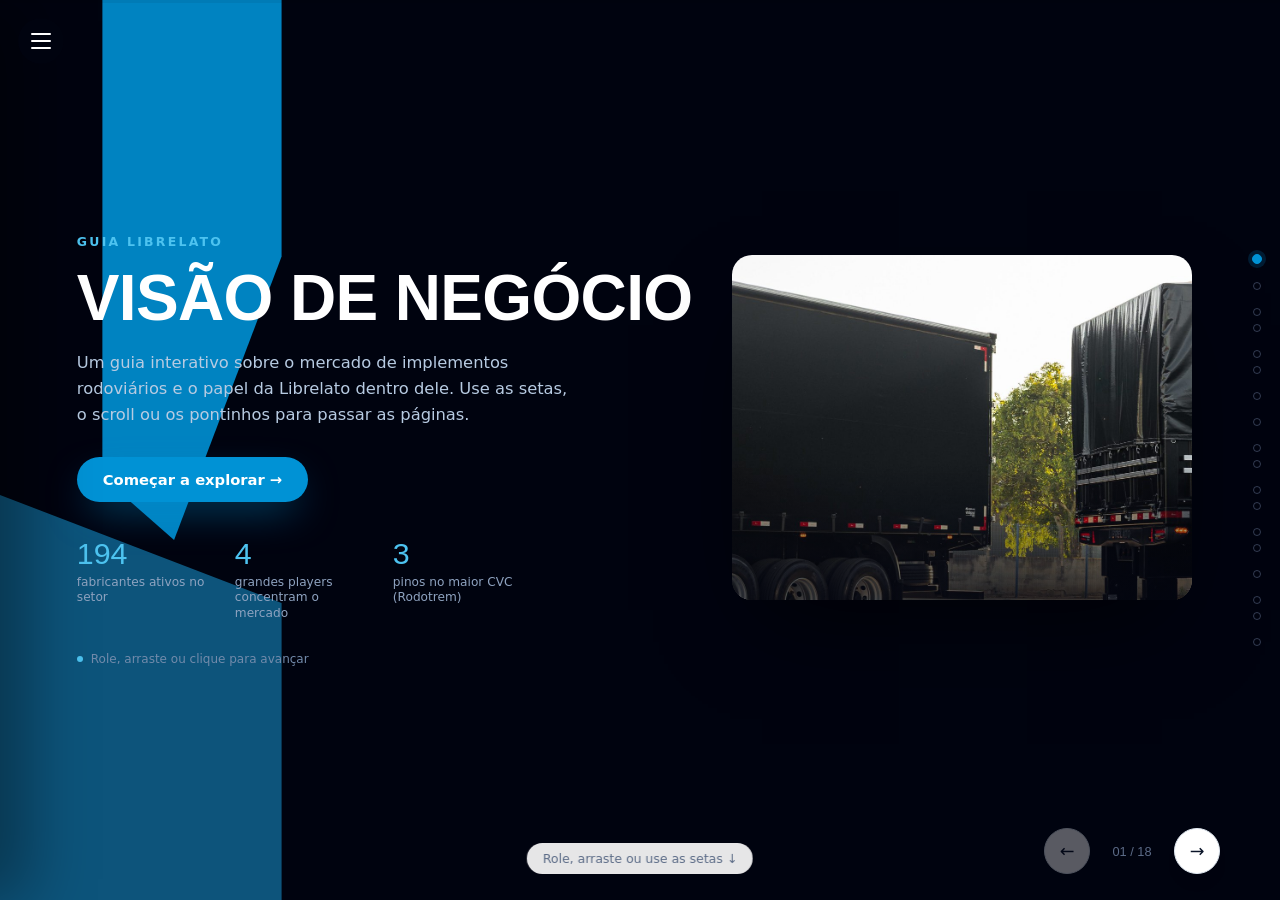
==== commit c9a2ec1c: "Collapse sidebar into a hamburger drawer and apply content revisions The topic sidebar now stays hid" ====
--- a/index.html
+++ b/index.html
@@ -15,6 +15,8 @@
   <button class="nav-toggle" id="navToggle" aria-label="Abrir sumário" aria-expanded="false">
     <span></span><span></span><span></span>
   </button>
+
+  <div class="toc-backdrop" id="tocBackdrop"></div>
 
   <nav class="toc" id="toc" aria-label="Sumário do guia">
     <div class="toc-brand">
--- a/css/styles.css
+++ b/css/styles.css
@@ -42,6 +42,7 @@
   background: var(--paper-0);
   -webkit-font-smoothing: antialiased;
   overflow: hidden;
+  width: 100%;
 }
 img { max-width: 100%; display: block; }
 h1, h2, h3, h4 { margin: 0; line-height: 1.05; }
@@ -102,16 +103,25 @@
 .toc {
   position: fixed;
   top: 0; left: 0; bottom: 0;
-  width: var(--sidebar-w);
+  width: min(84vw, 300px);
   background: var(--navy-950);
   background-image: linear-gradient(160deg, var(--navy-900) 0%, var(--navy-950) 55%);
   color: #cfe4f5;
   display: flex;
   flex-direction: column;
-  z-index: 400;
+  z-index: 600;
   padding: 24px 0 16px;
   overflow-y: auto;
-}
+  transform: translateX(-100%);
+  transition: transform .32s var(--ease);
+  box-shadow: 30px 0 60px rgba(0,0,0,0.35);
+}
+.toc.open { transform: translateX(0); }
+.toc-backdrop {
+  position: fixed; inset: 0; background: rgba(0,3,15,0.45);
+  z-index: 550; opacity: 0; pointer-events: none; transition: opacity .3s var(--ease);
+}
+.toc-backdrop.show { opacity: 1; pointer-events: auto; }
 .toc::before {
   content: "";
   position: absolute;
@@ -122,7 +132,7 @@
   opacity: .9;
   pointer-events: none;
 }
-.toc-brand { padding: 0 24px 18px; border-bottom: 1px solid rgba(255,255,255,0.08); margin-bottom: 4px; position: relative; }
+.toc-brand { padding: 72px 24px 18px; border-bottom: 1px solid rgba(255,255,255,0.08); margin-bottom: 4px; position: relative; }
 .toc-brand img { height: 22px; width: auto; filter: brightness(0) invert(1); }
 .toc-list { flex: 1; padding: 8px 12px; display: flex; flex-direction: column; gap: 1px; }
 .toc-list li a {
@@ -147,11 +157,13 @@
 .toc-restart:hover { color: #fff; }
 
 .nav-toggle {
-  display: none; position: fixed; top: 16px; right: 16px; z-index: 700;
+  display: flex; position: fixed; top: 18px; left: 18px; z-index: 700;
   width: 46px; height: 46px; border-radius: 50%; border: none;
   background: var(--navy-950); box-shadow: var(--shadow-soft);
   flex-direction: column; align-items: center; justify-content: center; gap: 5px;
-}
+  transition: background .2s var(--ease), transform .2s var(--ease);
+}
+.nav-toggle:hover { transform: scale(1.06); }
 .nav-toggle span { width: 20px; height: 2px; background: #fff; border-radius: 2px; transition: transform .25s var(--ease), opacity .25s var(--ease); }
 .nav-toggle[aria-expanded="true"] span:nth-child(1) { transform: translateY(7px) rotate(45deg); }
 .nav-toggle[aria-expanded="true"] span:nth-child(2) { opacity: 0; }
@@ -162,7 +174,7 @@
    ============================================================ */
 #deck {
   position: fixed;
-  inset: 0 0 0 var(--sidebar-w);
+  inset: 0;
   overflow-y: scroll;
   scroll-snap-type: y mandatory;
   scroll-behavior: smooth;
@@ -253,7 +265,7 @@
 .deck-nav button:disabled { opacity: .35; cursor: default; }
 
 .tap-hint {
-  position: fixed; bottom: 26px; left: calc(var(--sidebar-w) + 40px);
+  position: fixed; bottom: 26px; left: 50%; transform: translateX(-50%);
   font-size: 0.78rem; color: var(--ink-500);
   background: rgba(255,255,255,0.9); backdrop-filter: blur(6px);
   padding: 8px 16px; border-radius: 30px; box-shadow: var(--shadow-card);
@@ -473,7 +485,8 @@
 .pin-step .num { flex: none; width: 28px; height: 28px; border-radius: 50%; background: var(--blue-600); display: flex; align-items: center; justify-content: center; font-family: var(--font-display); font-size: .8rem; }
 .pin-step .label { font-size: .88rem; color: #dbe8f5; line-height: 1.4; padding-top: 3px; }
 .rodotrem-media { border-radius: 14px; overflow: hidden; background: #fff; padding: 16px; }
-.rodotrem-rules { margin-top: 16px; display: flex; flex-direction: column; gap: 8px; }
+.rules-title { margin-top: 18px; font-size: .78rem; font-weight: 800; letter-spacing: .04em; text-transform: uppercase; color: var(--blue-400); }
+.rodotrem-rules { margin-top: 10px; display: flex; flex-direction: column; gap: 8px; }
 .rodotrem-rules li { font-size: .82rem; color: #9fb4d1; line-height: 1.5; padding-left: 16px; position: relative; }
 .rodotrem-rules li::before { content: "—"; position: absolute; left: 0; color: var(--blue-400); }
 
@@ -566,6 +579,8 @@
 .journey-detail { background: var(--navy-950); color: #fff; border-radius: 20px; padding: 30px; display: flex; align-items: center; justify-content: space-between; gap: 20px; flex-wrap: wrap; }
 .journey-detail .big-label { font-family: var(--font-display); text-transform: uppercase; font-size: 1.4rem; }
 .journey-detail .step-of { color: var(--blue-400); font-size: .82rem; margin-bottom: 6px; display: block; }
+.journey-detail .step-desc { color: #b7cbe2; font-size: .88rem; line-height: 1.5; margin-top: 8px; max-width: 460px; }
+.journey-detail .step-text { flex: 1; min-width: 260px; }
 .journey-controls { display: flex; gap: 10px; }
 .journey-controls button { border: 1px solid rgba(255,255,255,0.25); background: rgba(255,255,255,0.06); color: #fff; width: 44px; height: 44px; border-radius: 50%; font-size: 1.05rem; transition: all .2s var(--ease); }
 .journey-controls button:hover:not(:disabled) { background: var(--blue-600); border-color: var(--blue-600); }
@@ -622,14 +637,7 @@
 }
 
 @media (max-width: 760px) {
-  :root { --sidebar-w: 0px; }
-  body { overflow: hidden; }
-  .toc { transform: translateX(-100%); transition: transform .3s var(--ease); width: min(84vw, 320px); box-shadow: 30px 0 60px rgba(0,0,0,0.3); }
-  .toc.open { transform: translateX(0); }
-  .nav-toggle { display: flex; }
-  #deck { inset: 0; }
   .slide { padding: 90px 22px 100px; }
-  .tap-hint { left: 50%; transform: translateX(-50%); }
   .dot-rail { display: none; }
   .deck-nav { right: 18px; bottom: 18px; }
   .deck-nav .counter { display: none; }
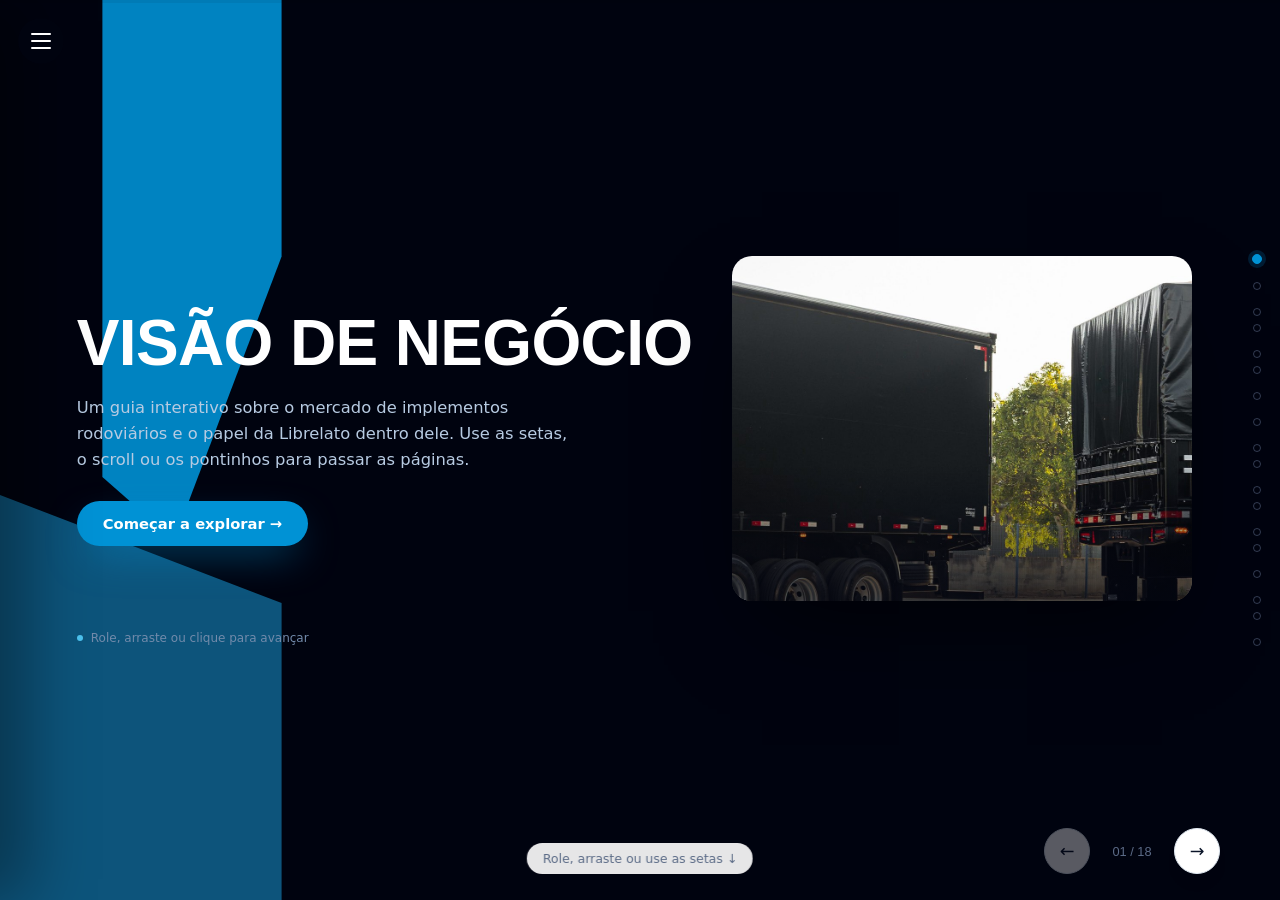
==== commit 9ed8a10e: "Add checklist gating, per-type images, fixed slide overflow, and content polish Checklist page now r" ====
--- a/index.html
+++ b/index.html
@@ -3,7 +3,7 @@
 <head>
 <meta charset="UTF-8" />
 <meta name="viewport" content="width=device-width, initial-scale=1.0" />
-<title>Guia Librelato — Visão de Negócio</title>
+<title>Guia Librelato. Visão de Negócio</title>
 <meta name="description" content="Guia interativo, em formato de apresentação paginada, sobre o mercado de implementos rodoviários e o papel da Librelato dentro dele." />
 <link rel="icon" href="assets/img/logo.png" />
 <link rel="stylesheet" href="css/styles.css" />
--- a/css/styles.css
+++ b/css/styles.css
@@ -273,6 +273,15 @@
 }
 .tap-hint.hidden { opacity: 0; }
 
+.toast {
+  position: fixed; bottom: 26px; left: 50%; transform: translateX(-50%) translateY(20px);
+  background: var(--navy-950); color: #fff; font-size: .88rem; font-weight: 600;
+  padding: 14px 24px; border-radius: 100px; box-shadow: var(--shadow-soft);
+  z-index: 900; opacity: 0; pointer-events: none; transition: opacity .3s var(--ease), transform .3s var(--ease);
+  white-space: nowrap;
+}
+.toast.show { opacity: 1; transform: translateX(-50%) translateY(0); }
+
 /* ============================================================
    Hero
    ============================================================ */
@@ -293,7 +302,6 @@
 @keyframes floatShape { 0%,100% { transform: translateY(0);} 50% { transform: translateY(18px);} }
 .hero-flex { display: flex; align-items: center; gap: 40px; flex-wrap: wrap; position: relative; z-index: 2; }
 .hero-inner { max-width: 620px; }
-.hero-kicker { color: var(--blue-400); font-weight: 700; letter-spacing: .18em; font-size: 0.78rem; margin-bottom: 16px; }
 .hero-title {
   font-family: var(--font-display); text-transform: uppercase;
   font-size: clamp(2.2rem, 5.2vw, 4rem); letter-spacing: -.01em; margin-bottom: 18px;
@@ -306,9 +314,6 @@
   transition: transform .25s var(--ease), box-shadow .25s var(--ease);
 }
 .hero-cta:hover { transform: translateY(-2px); box-shadow: 0 20px 46px -12px rgba(0,146,213,0.75); }
-.hero-stats { display: flex; gap: 28px; margin-top: 34px; flex-wrap: wrap; }
-.hero-stat .value { font-family: var(--font-display); font-size: 1.9rem; color: var(--blue-400); }
-.hero-stat .label { font-size: 0.76rem; color: #8ea3c0; max-width: 130px; line-height: 1.3; margin-top: 4px; }
 .hero-photo {
   flex: 1; min-width: 260px; max-width: 460px; border-radius: 20px; overflow: hidden;
   box-shadow: 0 40px 90px -30px rgba(0,0,0,0.7); aspect-ratio: 4/3; position: relative;
@@ -383,6 +388,8 @@
   border-radius: 16px; padding: 22px 26px; min-height: 100px; display: flex; align-items: center; gap: 18px;
 }
 .switch-display .big-ico { font-size: 2.2rem; }
+.switch-display-media { flex: none; width: 96px; height: 72px; border-radius: 10px; overflow: hidden; background: #1c3a57; }
+.switch-display-media img { width: 100%; height: 100%; object-fit: cover; }
 .switch-display .headline { font-weight: 800; font-size: 1.1rem; color: var(--blue-400); margin-bottom: 5px; }
 .switch-display .desc { color: #d7e4f2; line-height: 1.5; font-size: .93rem; }
 .switch-display .tagline {
@@ -393,19 +400,17 @@
 @keyframes swapIn { from { opacity: 0; transform: translateY(6px);} to { opacity:1; transform: translateY(0);} }
 
 /* ============================================================
-   3a. Portfolio grid
-   ============================================================ */
-.portfolio-media {
-  border-radius: var(--radius); overflow: hidden; box-shadow: var(--shadow-card); margin-bottom: 22px;
-  background: #24405c; display: flex; align-items: center; justify-content: center; padding: 8px;
-}
-.portfolio-media img { max-width: 100%; max-height: 50vh; width: auto; height: auto; }
-.type-chips { display: flex; flex-wrap: wrap; gap: 8px; }
-.type-chip {
-  padding: 8px 15px; border-radius: 100px; background: #fff; border: 1.5px solid var(--line);
-  font-size: .82rem; font-weight: 600; color: var(--ink-700); transition: all .2s var(--ease);
-}
-.type-chip:hover, .type-chip.active { border-color: var(--blue-600); color: var(--blue-600); background: var(--blue-100); transform: translateY(-2px); }
+   3a. Portfolio grid ("quadradinhos")
+   ============================================================ */
+.type-grid { display: grid; grid-template-columns: repeat(6, 1fr); gap: 10px; }
+.type-card {
+  background: #fff; border: 1px solid var(--line); border-radius: 12px; overflow: hidden;
+  box-shadow: var(--shadow-card); transition: transform .2s var(--ease);
+}
+.type-card:hover { transform: translateY(-3px); }
+.type-card-img { aspect-ratio: 16/10; overflow: hidden; background: #1c3a57; }
+.type-card-img img { width: 100%; height: 100%; object-fit: cover; }
+.type-card-label { padding: 7px 8px; font-size: .72rem; font-weight: 700; color: var(--ink-700); text-align: center; }
 
 /* ============================================================
    4. Market
@@ -450,17 +455,17 @@
 /* ============================================================
    6a. Pinos calculator
    ============================================================ */
-.pinos-layout { display: grid; grid-template-columns: 1.1fr 0.9fr; gap: 34px; align-items: center; margin-bottom: 22px; }
-.pinos-media { border-radius: var(--radius); overflow: hidden; box-shadow: var(--shadow-card); aspect-ratio: 16/10; }
+.pinos-layout { display: grid; grid-template-columns: 1.1fr 0.9fr; gap: 34px; align-items: center; margin-bottom: 14px; }
+.pinos-media { border-radius: var(--radius); overflow: hidden; box-shadow: var(--shadow-card); aspect-ratio: 16/10; max-height: 26vh; }
 .pinos-media img { width: 100%; height: 100%; object-fit: cover; }
 .pinos-rule { margin-top: 14px; background: var(--blue-100); border-radius: 12px; padding: 13px 18px; color: var(--blue-600); font-weight: 700; font-size: .88rem; }
-.comp-selector { display: flex; flex-wrap: wrap; gap: 9px; margin-bottom: 18px; }
+.comp-selector { display: flex; flex-wrap: wrap; gap: 9px; margin-bottom: 12px; }
 .comp-btn { border: 1.5px solid var(--line); background: #fff; padding: 10px 18px; border-radius: 100px; font-weight: 700; font-size: .86rem; color: var(--ink-700); transition: all .2s var(--ease); }
 .comp-btn:hover { border-color: var(--blue-500); }
 .comp-btn.active { background: var(--navy-950); border-color: var(--navy-950); color: #fff; }
-.pin-display { background: #fff; border: 1px solid var(--line); border-radius: 18px; padding: 24px 28px; box-shadow: var(--shadow-card); }
+.pin-display { background: #fff; border: 1px solid var(--line); border-radius: 18px; padding: 12px 28px; box-shadow: var(--shadow-card); }
 .pin-display .comp-name { font-family: var(--font-display); text-transform: uppercase; font-size: 1.25rem; color: var(--ink-900); }
-.pin-display .comp-note { color: var(--ink-500); font-size: .84rem; margin-top: 3px; margin-bottom: 16px; }
+.pin-display .comp-note { color: var(--ink-500); font-size: .84rem; margin-top: 3px; margin-bottom: 10px; }
 .pin-row { display: flex; align-items: center; gap: 7px; flex-wrap: wrap; }
 .pin-dot {
   width: 40px; height: 40px; border-radius: 50%; background: var(--blue-600); color: #fff;
@@ -469,9 +474,9 @@
 }
 @keyframes pinPop { to { opacity: 1; transform: scale(1); } }
 .pin-link { width: 20px; height: 3px; background: var(--line); border-radius: 3px; }
-.pin-count { margin-top: 18px; font-family: var(--font-display); font-size: 2.6rem; color: var(--blue-600); }
+.pin-count { margin-top: 8px; font-family: var(--font-display); font-size: 2.2rem; color: var(--blue-600); }
 .pin-count span { font-size: .92rem; color: var(--ink-500); font-family: var(--font-body); font-weight: 700; margin-left: 8px; }
-.pinos-footnote { margin-top: 8px; max-width: 820px; }
+.pinos-footnote { margin-top: 4px; max-width: 820px; }
 
 /* ============================================================
    6b. Rodotrem detail
@@ -513,14 +518,17 @@
 .checklist-note { font-size: .78rem; color: var(--ink-500); font-style: italic; margin-bottom: 20px; display: block; }
 .check-grid { display: grid; grid-template-columns: repeat(4, 1fr); gap: 12px; }
 .check-item {
-  background: #fff; border: 1px solid var(--line); border-radius: 12px; padding: 16px 18px;
-  display: flex; align-items: center; gap: 10px; font-size: .9rem; font-weight: 600; color: var(--ink-700);
-  transition: all .2s var(--ease);
-}
+  background: #fff; border: 1px solid var(--line); border-radius: 14px; padding: 16px 14px;
+  display: flex; flex-direction: column; align-items: center; text-align: center; gap: 8px;
+  font-size: .86rem; font-weight: 600; color: var(--ink-700);
+  transition: all .2s var(--ease); position: relative; cursor: pointer;
+}
+.check-item .check-icon { font-size: 1.7rem; line-height: 1; }
 .check-item .box {
-  flex: none; width: 20px; height: 20px; border-radius: 6px; border: 2px solid var(--line);
+  position: absolute; top: 10px; right: 10px;
+  width: 20px; height: 20px; border-radius: 6px; border: 2px solid var(--line);
   display: flex; align-items: center; justify-content: center; font-size: .7rem; color: #fff;
-  transition: all .2s var(--ease);
+  background: #fff; transition: all .2s var(--ease);
 }
 .check-item.checked { border-color: var(--blue-600); background: var(--blue-100); }
 .check-item.checked .box { background: var(--blue-600); border-color: var(--blue-600); }
@@ -634,6 +642,7 @@
   .intro-media { order: -1; max-height: 30vh; }
   .pinos-layout { grid-template-columns: 1fr; }
   .deck-nav { right: 26px; }
+  .type-grid { grid-template-columns: repeat(4, 1fr); }
 }
 
 @media (max-width: 760px) {
@@ -645,11 +654,12 @@
   .hero-photo { width: 100%; max-width: none; }
   .player-grid, .diff-grid, .standards-grid, .glossary-grid, .check-grid, .journey-track { grid-template-columns: repeat(2, 1fr); }
   .rodotrem-panel, .switch-panel { padding: 24px 20px; }
+  .type-grid { grid-template-columns: repeat(3, 1fr); }
 }
 
 @media (max-width: 480px) {
   .player-grid, .diff-grid, .standards-grid, .glossary-grid, .check-grid, .journey-track { grid-template-columns: repeat(2, 1fr); }
-  .hero-stats { flex-direction: column; gap: 14px; }
+  .type-grid { grid-template-columns: repeat(2, 1fr); }
 }
 
 /* print */
